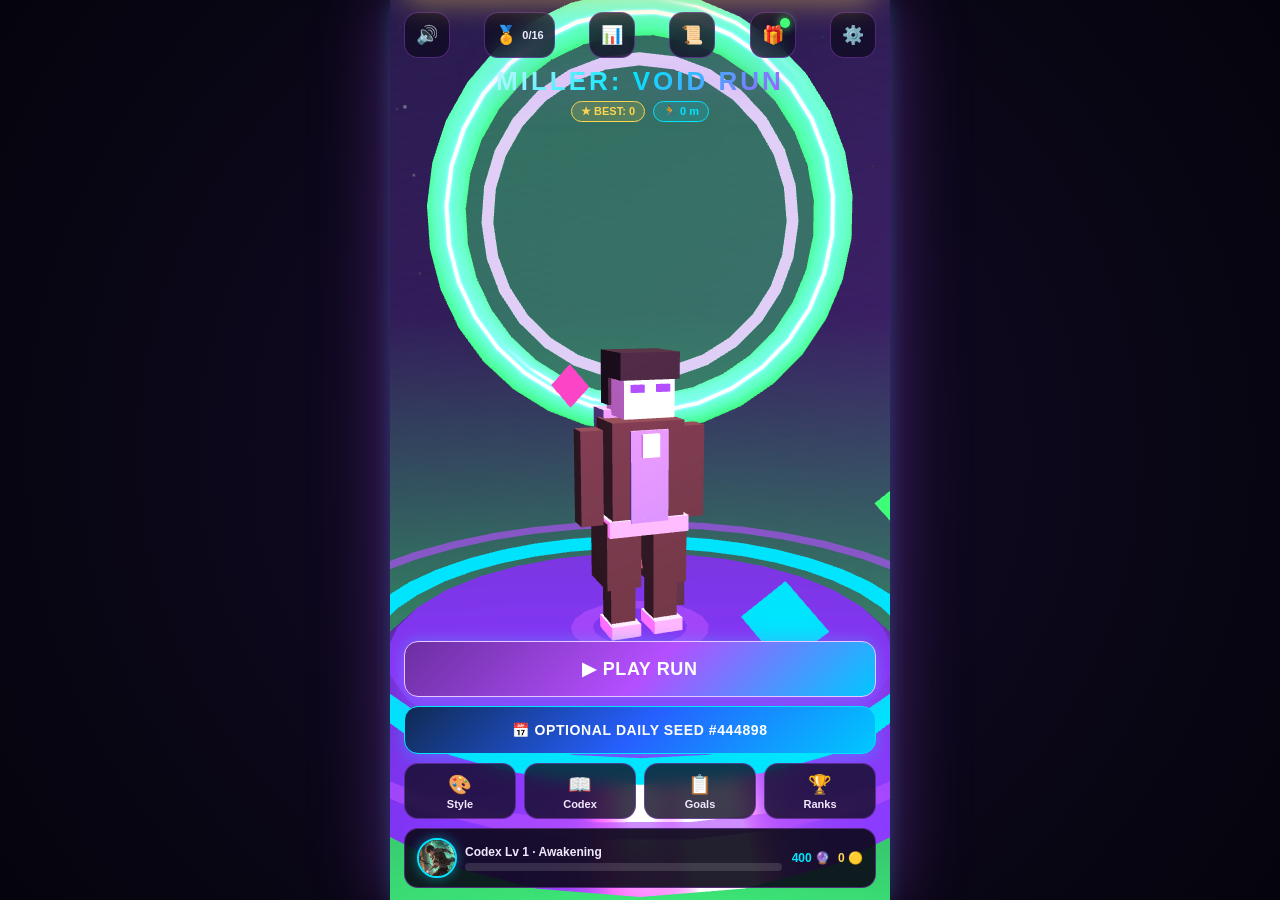
==== MillerVoidRun_AndroidAPK/app/src/main/assets/www/index.html @ e9ae042e "Initial commit: MILLER: VOID RUN (Playable 3D, Android APK & Unity project)" ====
<!DOCTYPE html>
<html lang="en">
<head>
  <meta charset="UTF-8" />
  <meta name="viewport" content="width=device-width, initial-scale=1.0, maximum-scale=1.0, user-scalable=no, viewport-fit=cover" />
  <meta name="theme-color" content="#080714" />
  <title>MILLER: VOID RUN — Arcade Edition</title>
  <link rel="icon" type="image/png" href="assets/art/app_icon.png" />
  <link rel="stylesheet" href="css/styles.css" />
</head>
<body>
  <div id="app-shell">
    <!-- Live 3D WebGL Canvas -->
    <canvas id="game-canvas"></canvas>

    <!-- Fullscreen Arcade FX Overlays -->
    <div id="fx-speed-lines"></div>
    <div id="fx-enemy-slow"></div>
    <div id="fx-dark-veil"></div>
    <div id="fx-time-bleed"></div>
    <div id="fx-void-domain"></div>
    <div id="floating-popups"></div>
    <div id="void-wipe"></div>

    <!-- Non-intrusive Achievement Celebration Banner -->
    <div id="ach-toast">
      <div id="ach-toast-icon" style="font-size:28px">🏆</div>
      <div style="flex:1">
        <div style="font-size:10px;letter-spacing:1.2px;color:#FFD84D;font-weight:900">ACHIEVEMENT UNLOCKED!</div>
        <div id="ach-toast-title" style="font-size:14px;font-weight:900">Into the Rift</div>
        <div id="ach-toast-reward" style="font-size:11px;color:#00E5FF">+100 VS · +40 XP</div>
      </div>
    </div>

    <!-- 1. SPLASH SCREEN -->
    <section id="screen-splash" class="screen">
      <img class="splash-art" src="assets/art/key_art_poster.jpg" alt="Miller Void Run Key Art" />
      <div class="splash-overlay">
        <h1 class="game-title">MILLER: VOID RUN</h1>
        <div class="game-subtitle">Umbral Codex · Neon Dimensional Arcade</div>
        <div class="pill pill-cyan">Tap anywhere to enter the Void</div>
      </div>
    </section>

    <!-- 2. MAIN MENU (Animated 3D Pedestal Behind) -->
    <section id="screen-menu" class="screen hidden">
      <div>
        <div class="top-bar">
          <button id="btn-mute-quick" class="icon-btn" title="Mute / Unmute">🔊</button>
          <button id="btn-achievements" class="icon-btn" title="Achievements">🏅<span id="ach-count-mini" style="font-size:11px;font-weight:900">0/16</span></button>
          <button id="btn-stats" class="icon-btn" title="Player Statistics">📊</button>
          <button id="btn-story" class="icon-btn" title="5-Act Story">📜</button>
          <button id="btn-daily-gift" class="icon-btn" title="Free Daily Gift">🎁<span id="gift-dot" class="notif-dot"></span></button>
          <button id="btn-settings" class="icon-btn" title="Settings">⚙️</button>
        </div>
        <div style="text-align:center;margin-top:8px">
          <h1 class="game-title" style="font-size:26px">MILLER: VOID RUN</h1>
          <div style="display:flex;justify-content:center;gap:8px;margin-top:4px">
            <span id="menu-best-score" class="pill pill-gold">★ BEST: 0</span>
            <span id="menu-best-dist" class="pill pill-cyan">🏃 0 m</span>
          </div>
        </div>
      </div>

      <div class="menu-center-spacer"></div>

      <div class="menu-actions">
        <button id="btn-play" class="btn btn-primary">▶ PLAY RUN</button>
        <button id="btn-daily" class="btn btn-daily">📅 OPTIONAL DAILY SEED</button>

        <div class="bottom-nav">
          <button id="nav-customise" class="nav-tile"><span class="ico">🎨</span>Style</button>
          <button id="nav-codex" class="nav-tile"><span class="ico">📖</span>Codex</button>
          <button id="nav-missions" class="nav-tile"><span class="ico">📋</span>Goals</button>
          <button id="nav-social" class="nav-tile"><span class="ico">🏆</span>Ranks</button>
        </div>

        <div class="status-bar">
          <img id="menu-hero-avatar" class="hero-avatar" src="assets/art/characters/miller_portrait.jpg" alt="Runner" style="margin-right:8px" />
          <div style="flex:1;margin-right:10px">
            <div id="menu-codex-lv">Codex Lv 1 · Awakening</div>
            <div class="progress-track" style="margin-top:4px"><div id="menu-xp-bar" class="progress-fill"></div></div>
          </div>
          <div style="display:flex;gap:8px;white-space:nowrap">
            <span id="menu-vs" style="color:#00E5FF">400 🔮</span>
            <span id="menu-bc" style="color:#FFD84D">0 🟡</span>
          </div>
        </div>
      </div>
    </section>

    <!-- 3. PLAY / LOADOUT SCREEN -->
    <section id="screen-loadout" class="screen screen-scroll hidden">
      <div class="sub-header">
        <button class="icon-btn" data-back="menu">←</button>
        <h2>Portal Loadout</h2>
        <div style="width:46px"></div>
      </div>
      <div class="card">
        <div class="card-title">Active Runner & Style</div>
        <div style="display:flex;align-items:center;gap:10px">
          <img id="loadout-hero-avatar" class="hero-avatar-lg" src="assets/art/characters/miller_portrait.jpg" alt="Active Runner" />
          <div>
            <strong id="loadout-char-label">Miller Redwolf</strong>
            <div id="loadout-style-label" style="font-size:11px;color:#00E5FF;margin-top:2px"></div>
          </div>
        </div>
      </div>
      <div class="card">
        <div class="card-title">Void Powers (Tap Cast · Double-Tap Swap)</div>
        <div id="loadout-powers" class="grid-2"></div>
      </div>
      <div class="card">
        <div class="card-title">Optional Boost Consumables (Earned with VS)</div>
        <div id="loadout-consumables" class="grid-3"></div>
      </div>
      <div class="card">
        <div class="card-title">Choose Starting Portal World (1–7)</div>
        <div id="loadout-worlds"></div>
      </div>
      <button id="btn-start-run" class="btn btn-primary" style="margin-bottom:8px">▶ ENTER PORTAL</button>
    </section>

    <!-- 4. IN-GAME ARCADE HUD -->
    <section id="screen-hud" class="screen hidden">
      <div class="hud-top">
        <div class="hud-row">
          <div style="display:flex;gap:5px;align-items:center">
            <img id="hud-hero-avatar" class="hero-avatar" src="assets/art/characters/miller_portrait.jpg" alt="Runner" style="width:36px;height:36px" />
            <button id="btn-hud-pause" class="icon-btn" style="min-width:38px;min-height:38px;font-size:14px" title="Pause">⏸</button>
            <button id="btn-hud-cam" class="icon-btn" style="min-width:38px;min-height:38px;font-size:14px" title="Bookmark Moment">📷</button>
          </div>

          <div class="hud-score-box">
            <div id="hud-score" class="hud-score">0</div>
            <div class="hud-sub-metrics">
              <span id="hud-mult" style="color:#FFD84D">×1</span>
              <span id="hud-dist">0 m</span>
            </div>
          </div>

          <div class="hud-pill" style="text-align:right">
            <div id="hud-world" style="font-size:11px;color:#3DFF7A">W1 Verdant</div>
            <div class="progress-track" style="width:68px;height:5px;margin-top:3px"><div id="hud-world-prog" class="progress-fill"></div></div>
          </div>
        </div>

        <div class="ve-wrap">
          <div class="ve-bar"><div id="hud-ve-fill" class="ve-fill"></div></div>
          <div id="hud-ve-label" class="ve-label">VOID ENERGY 100 / 100</div>
        </div>

        <div id="hud-buffs" class="buffs-row"></div>
        <div style="display:flex;justify-content:center">
          <span id="hud-combo" class="pill pill-cyan hidden">NEAR ×2</span>
        </div>

        <div id="hud-boss-bar" class="hidden">
          <div id="boss-name" style="font-weight:900;font-size:13px;color:#FF8899">⚔️ BOSS</div>
          <div id="boss-phase" style="font-size:11px;opacity:.9;margin-bottom:4px">Phase 1</div>
          <div class="progress-track"><div id="boss-progress" class="progress-fill" style="background:linear-gradient(90deg,#FF2E55,#FFD84D)"></div></div>
        </div>
        <div id="hud-qte-banner" class="hidden">TAP VOID POWER!</div>
        <div id="hud-toast"></div>
        <div id="hud-bark"></div>
      </div>

      <div class="hud-bottom">
        <div class="hud-bottom-row">
          <div class="hud-pill" style="display:flex;gap:7px;font-size:12px">
            <span id="hud-vs" style="color:#00E5FF">0 🔮</span>
            <span id="hud-ce" style="color:#B44FFF">0 ✦</span>
            <span id="hud-kills" style="color:#3DFF7A">0 ⚔️</span>
            <span id="hud-bc" style="color:#FFD84D">0 🟡</span>
          </div>

          <div class="void-btn-wrap">
            <button id="btn-void-ult" class="hidden" title="Singularity Soul Ultimate">🕳️</button>
            <button id="btn-gear-strike" title="Strike Portal Enemies (F / Shift)">
              <span>🗡️</span><span class="p-name">STRIKE</span>
            </button>
            <button id="btn-void-power" title="Tap: Cast | Double-Tap: Swap">
              <span>⚡</span><span class="p-name">Flicker</span>
            </button>
          </div>
        </div>

        <!-- Optional Accessible On-Screen Tap Buttons (Enable in Settings) -->
        <div id="hud-touch-pad" class="hidden">
          <button id="pad-left" class="pad-btn">◀</button>
          <button id="pad-up" class="pad-btn">▲</button>
          <button id="pad-down" class="pad-btn">▼</button>
          <button id="pad-right" class="pad-btn">▶</button>
        </div>

        <div class="chaser-bar-wrap">
          <div style="display:flex;justify-content:space-between;margin-bottom:3px">
            <span id="hud-chaser-text">Thornmaw: Distant (54m)</span>
            <span style="opacity:.75">Swipe / Arrows / Space</span>
          </div>
          <div class="progress-track"><div id="hud-chaser-fill" class="chaser-fill" style="width:15%"></div></div>
        </div>
      </div>
    </section>

    <!-- 5. UNIFIED CELEBRATORY RESULTS / GAME OVER SCREEN (Zero FOMO Countdowns!) -->
    <section id="screen-results" class="screen screen-scroll hidden">
      <div style="text-align:center;margin-bottom:8px">
        <div id="res-reason" class="game-subtitle" style="margin:0">RUN COMPLETE</div>
        <h2 id="res-score" class="game-title" style="font-size:32px">0</h2>
        <div id="res-best-badge" class="pill pill-gold hidden" style="margin-top:4px">🏆 NEW PERSONAL BEST SCORE!</div>
      </div>

      <div id="res-levelup" class="card pill-gold hidden" style="text-align:center;font-weight:900"></div>
      <div id="res-hero-prog" class="card" style="border-color:#3DFF7A">
        <div style="display:flex;justify-content:space-between;font-size:12px;font-weight:900;margin-bottom:5px">
          <span id="res-hero-lv-label">Miller Redwolf · Hero Lv 1</span>
          <span id="res-hero-xp-gain" style="color:#3DFF7A">+0 Hero XP</span>
        </div>
        <div class="progress-track"><div id="res-hero-xp-bar" class="progress-fill" style="background:linear-gradient(90deg,#167a3e,#3DFF7A,#00E5FF)"></div></div>
      </div>
      <div id="res-ach-box" class="card hidden" style="border-color:#FFD84D"></div>
      <div id="res-challenge-result" class="card pill-cyan hidden" style="text-align:center;font-weight:900"></div>

      <div class="card">
        <div class="grid-2" style="margin-bottom:8px">
          <div class="stat-tile"><div id="res-dist" class="val">0 m</div><div class="lbl">Distance</div></div>
          <div class="stat-tile"><div id="res-vs" class="val" style="color:#3DFF7A">+0 🔮</div><div class="lbl">Shards Earned</div></div>
        </div>
        <div class="list-item"><span>Codex XP Gained</span><strong id="res-xp" style="color:#B44FFF">+0 XP</strong></div>
        <div class="list-item"><span>Personal Best Score</span><strong id="res-pb-compare" style="color:#FFD84D">0</strong></div>
        <div class="list-item"><span>Near-Misses · Bonus Rings</span><strong id="res-skill">0 · 0</strong></div>
        <div class="list-item" style="margin-bottom:0"><span>Max World · Bosses Escaped</span><strong id="res-worlds">W1 · 0</strong></div>
      </div>

      <button id="btn-second-wind" class="btn btn-gold hidden" style="margin-bottom:8px">⚡ SECOND WIND — CONTINUE (100 VS)</button>

      <div class="grid-2" style="margin-bottom:10px">
        <button id="btn-res-clip" class="btn btn-sm">🎬 Best Moment</button>
        <button id="btn-res-share" class="btn btn-sm">📢 Share Score</button>
      </div>

      <button id="btn-play-again" class="btn btn-primary" style="margin-bottom:8px">▶ PLAY AGAIN</button>
      <button id="btn-results-menu" class="btn">◀ Main Menu</button>
    </section>

    <!-- 6. RUNNERS & CUSTOMISATION STUDIO (Runners, Skins, Trails, Aura FX) -->
    <section id="screen-customise" class="screen hidden" style="justify-content:space-between;pointer-events:none">
      <div style="pointer-events:auto">
        <div class="sub-header">
          <button class="icon-btn" data-back="menu">←</button>
          <h2>Style Studio</h2>
          <div id="cust-vs-pill" class="pill pill-cyan">400 🔮</div>
        </div>
        <div class="tabs">
          <button class="tab-btn active" data-cust-tab="runners">Runners</button>
          <button class="tab-btn" data-cust-tab="gear">⚔️ Gear</button>
          <button class="tab-btn" data-cust-tab="skins">Colours</button>
          <button class="tab-btn" data-cust-tab="trails">Trails</button>
          <button class="tab-btn" data-cust-tab="auras">FX</button>
        </div>
      </div>
      <div style="flex:1"></div>
      <div id="customise-panel" class="card" style="pointer-events:auto;max-height:50%;overflow-y:auto;touch-action:pan-y"></div>
    </section>

    <!-- 7. UMBRAL CODEX SCREEN (15 Powers + 3-Path SP Tree + Milestones) -->
    <section id="screen-codex" class="screen screen-scroll hidden">
      <div class="sub-header">
        <button class="icon-btn" data-back="menu">←</button>
        <h2>Umbral Codex</h2>
        <div style="width:46px"></div>
      </div>
      <img class="codex-banner-img" src="assets/art/codex_banner.jpg" alt="Umbral Codex" />
      <div class="card">
        <div id="codex-header-lv" style="font-weight:900;font-size:15px">Level 1 — Awakening</div>
        <div id="codex-header-xp" style="font-size:12px;opacity:.85;margin:4px 0">XP: 0 / 120 · SP: 0</div>
        <div class="progress-track"><div id="codex-xp-fill" class="progress-fill"></div></div>
      </div>
      <div class="tabs">
        <button class="tab-btn active" data-codex-tab="abilities">15 Powers</button>
        <button class="tab-btn" data-codex-tab="tree">SP Tree</button>
        <button class="tab-btn" data-codex-tab="milestones">Milestones</button>
      </div>
      <div id="codex-body"></div>
    </section>

    <!-- 8. ACHIEVEMENTS SCREEN (16 Skill Badges) -->
    <section id="screen-achievements" class="screen screen-scroll hidden">
      <div class="sub-header">
        <button class="icon-btn" data-back="menu">←</button>
        <h2>Achievements</h2>
        <span id="ach-header-pct" class="pill pill-gold">0%</span>
      </div>
      <div id="achievements-body"></div>
    </section>

    <!-- 9. PLAYER STATISTICS SCREEN -->
    <section id="screen-stats" class="screen screen-scroll hidden">
      <div class="sub-header">
        <button class="icon-btn" data-back="menu">←</button>
        <h2>Player Stats</h2>
        <div style="width:46px"></div>
      </div>
      <div id="stats-body"></div>
    </section>

    <!-- 10. MISSIONS / GOALS SCREEN -->
    <section id="screen-missions" class="screen screen-scroll hidden">
      <div class="sub-header">
        <button class="icon-btn" data-back="menu">←</button>
        <h2>Skill Goals</h2>
        <div style="width:46px"></div>
      </div>
      <div id="missions-body"></div>
    </section>

    <!-- 11. LEADERBOARD & GHOST RACE -->
    <section id="screen-social" class="screen screen-scroll hidden">
      <div class="sub-header">
        <button class="icon-btn" data-back="menu">←</button>
        <h2>Leaderboards</h2>
        <div style="width:46px"></div>
      </div>
      <div id="social-body"></div>
    </section>

    <!-- 12. 5-ACT STORY JOURNAL -->
    <section id="screen-story" class="screen screen-scroll hidden">
      <div class="sub-header">
        <button class="icon-btn" data-back="menu">←</button>
        <h2>5-Act Story</h2>
        <div style="width:46px"></div>
      </div>
      <div id="story-body"></div>
    </section>

    <!-- 13. SETTINGS & ACCESSIBILITY SCREEN -->
    <section id="screen-settings" class="screen screen-scroll hidden">
      <div class="sub-header">
        <button class="icon-btn" data-back="menu">←</button>
        <h2>Settings</h2>
        <div style="width:46px"></div>
      </div>
      <div id="settings-body"></div>
    </section>

    <!-- MODALS -->
    <div id="modal-pause" class="modal-backdrop hidden">
      <div class="modal-box" style="text-align:center">
        <h2 style="margin-top:0">GAME PAUSED</h2>
        <button id="btn-pause-mute" class="btn btn-sm" style="width:100%;margin-bottom:8px">🔊 Sound: ON</button>
        <button id="btn-resume" class="btn btn-primary" style="width:100%;margin-bottom:8px">▶ RESUME</button>
        <button id="btn-pause-restart" class="btn btn-daily" style="width:100%;margin-bottom:8px">↻ RESTART RUN</button>
        <button id="btn-quit-run" class="btn btn-danger" style="width:100%">◀ END RUN</button>
      </div>
    </div>

    <div id="modal-clip" class="modal-backdrop hidden">
      <div class="modal-box" style="text-align:center">
        <h3 id="clip-title" style="margin:0 0 8px">🎬 Best Moment</h3>
        <div style="position:relative;border-radius:12px;overflow:hidden;border:1.5px solid #00E5FF;margin-bottom:10px">
          <img id="clip-frame-img" style="width:100%;max-height:360px;object-fit:cover;display:block" alt="Best Moment Replay" />
          <div id="clip-watermark" style="position:absolute;bottom:8px;left:8px;right:8px;background:rgba(10,10,20,0.82);padding:4px 8px;border-radius:8px;font-size:11px;font-weight:800"></div>
        </div>
        <div class="grid-2">
          <button id="btn-share-clip" class="btn btn-primary btn-sm">📤 Share Clip</button>
          <button id="btn-close-clip" class="btn btn-sm">Close</button>
        </div>
      </div>
    </div>

    <div id="modal-story" class="modal-backdrop hidden">
      <div class="modal-box">
        <h3 id="story-modal-title" style="margin-top:0;color:#00E5FF">Story Beat</h3>
        <div id="story-modal-panels"></div>
        <button id="btn-close-story-modal" class="btn btn-primary" style="width:100%;margin-top:8px">CONTINUE</button>
      </div>
    </div>

    <div id="modal-art" class="modal-backdrop hidden">
      <div class="modal-box" style="text-align:center">
        <h3 id="art-modal-title" style="margin:0 0 8px;color:#00E5FF">Hero Artwork</h3>
        <img id="art-modal-img" class="art-preview-img" src="" alt="Character Art" />
        <button id="btn-close-art-modal" class="btn btn-primary btn-sm" style="width:100%;margin-top:10px">CLOSE</button>
      </div>
    </div>
  </div>

  <!-- Local Offline Three.js Bundle -->
  <script src="vendor/three.min.js"></script>
  <script type="module" src="js/ui/uiController.js"></script>
</body>
</html>
---- MillerVoidRun_AndroidAPK/app/src/main/assets/www/css/styles.css ----
/* MILLER: VOID RUN — Commercial-Quality Vibrant Neon Arcade UI */
:root {
  --void-black: #080714;
  --deep-purple: #25144a;
  --void-purple: #6b2fa0;
  --void-glow: #b44fff;
  --void-white: #f2e8ff;
  --shard-cyan: #00e5ff;
  --neon-green: #3dff7a;
  --neon-pink: #ff44c8;
  --core-amber: #ffd84d;
  --danger-red: #ff2e55;
  --glass: rgba(16, 12, 34, 0.8);
  --glass-border: rgba(180, 79, 255, 0.38);
  --ui-scale: 1;
}

* {
  box-sizing: border-box;
  -webkit-tap-highlight-color: transparent;
  user-select: none;
  -webkit-user-select: none;
}

html, body {
  margin: 0;
  padding: 0;
  width: 100%;
  height: 100%;
  overflow: hidden;
  background: radial-gradient(circle at center, #140b2a 0%, #05040c 100%);
  color: var(--void-white);
  font-family: -apple-system, BlinkMacSystemFont, "Segoe UI", Roboto, sans-serif;
  touch-action: none;
}

#app-shell {
  position: relative;
  width: 100%;
  height: 100%;
  max-width: 500px;
  margin: 0 auto;
  background: var(--void-black);
  overflow: hidden;
  box-shadow: 0 0 70px rgba(180, 79, 255, 0.38), 0 0 18px rgba(0, 229, 255, 0.2);
}

@media (max-width: 560px) {
  #app-shell {
    max-width: 100%;
    box-shadow: none;
  }
}

#game-canvas {
  position: absolute;
  inset: 0;
  width: 100%;
  height: 100%;
  display: block;
}

.screen {
  position: absolute;
  inset: 0;
  display: flex;
  flex-direction: column;
  padding: max(12px, env(safe-area-inset-top)) 14px max(12px, env(safe-area-inset-bottom));
  z-index: 10;
  animation: screenFadeIn 0.24s ease-out;
}
@keyframes screenFadeIn {
  from { opacity: 0; transform: translateY(6px); }
  to { opacity: 1; transform: translateY(0); }
}

.screen.hidden { display: none !important; }

.screen-scroll {
  background: linear-gradient(180deg, rgba(10, 8, 24, 0.94), rgba(26, 12, 52, 0.97));
  overflow-y: auto;
  -webkit-overflow-scrolling: touch;
  touch-action: pan-y;
}

/* Smooth Void Wipe Transition */
#void-wipe {
  position: absolute;
  inset: 0;
  z-index: 90;
  background: radial-gradient(circle, var(--shard-cyan), var(--void-glow), var(--void-black));
  opacity: 0;
  pointer-events: none;
  transition: opacity 0.2s ease;
}
#void-wipe.active { opacity: 0.92; }

/* Splash Screen */
#screen-splash {
  background: var(--void-black);
  justify-content: flex-end;
  align-items: center;
  text-align: center;
  padding-bottom: 44px;
}
#screen-splash .splash-art {
  position: absolute;
  inset: 0;
  width: 100%;
  height: 100%;
  object-fit: cover;
  opacity: 0.88;
  filter: saturate(1.22) contrast(1.06);
}
#screen-splash .splash-overlay {
  position: relative;
  z-index: 2;
  background: linear-gradient(180deg, transparent, rgba(8, 7, 20, 0.94) 45%);
  width: calc(100% + 28px);
  padding: 54px 20px 26px;
}

.game-title {
  font-size: 32px;
  font-weight: 900;
  letter-spacing: 3px;
  margin: 0;
  background: linear-gradient(135deg, #ffffff 10%, var(--shard-cyan) 48%, var(--void-glow) 85%, var(--neon-pink) 100%);
  -webkit-background-clip: text;
  -webkit-text-fill-color: transparent;
  filter: drop-shadow(0 0 18px rgba(180, 79, 255, 0.55));
}

.game-subtitle {
  font-size: 11px;
  letter-spacing: 3px;
  text-transform: uppercase;
  color: var(--shard-cyan);
  opacity: 0.9;
  margin: 4px 0 14px;
  font-weight: 800;
}

/* Main Menu */
#screen-menu {
  justify-content: space-between;
  pointer-events: none;
}
#screen-menu > * { pointer-events: auto; }

.top-bar {
  display: flex;
  align-items: center;
  justify-content: space-between;
  gap: 6px;
}

.icon-btn {
  min-width: 46px;
  min-height: 46px;
  border-radius: 14px;
  border: 1px solid var(--glass-border);
  background: var(--glass);
  color: var(--void-white);
  font-size: 18px;
  display: inline-flex;
  align-items: center;
  justify-content: center;
  gap: 5px;
  padding: 0 10px;
  cursor: pointer;
  position: relative;
  backdrop-filter: blur(10px);
  transition: transform 0.12s ease, border-color 0.2s ease, box-shadow 0.2s ease;
}
.icon-btn:hover { border-color: var(--shard-cyan); box-shadow: 0 0 14px rgba(0, 229, 255, 0.35); }
.icon-btn:active { transform: scale(0.93); }

.notif-dot {
  position: absolute;
  top: 5px;
  right: 5px;
  width: 10px;
  height: 10px;
  border-radius: 50%;
  background: var(--neon-green);
  box-shadow: 0 0 10px var(--neon-green);
}

.menu-center-spacer { flex: 1; pointer-events: none; }

.menu-actions {
  display: flex;
  flex-direction: column;
  gap: 9px;
}

/* Vibrant Arcade Buttons with Shimmer */
.btn {
  min-height: 48px;
  border-radius: 14px;
  border: 1px solid var(--glass-border);
  background: var(--glass);
  color: var(--void-white);
  font-size: 14px;
  font-weight: 800;
  letter-spacing: 0.6px;
  padding: 11px 16px;
  cursor: pointer;
  display: flex;
  align-items: center;
  justify-content: center;
  gap: 8px;
  position: relative;
  overflow: hidden;
  transition: transform 0.12s ease, box-shadow 0.2s ease, filter 0.15s ease;
}
.btn:hover { filter: brightness(1.08); }
.btn:active { transform: scale(0.96); }
.btn:disabled { opacity: 0.48; cursor: not-allowed; }

.btn-primary {
  background: linear-gradient(135deg, #6b2fa0 0%, #b44fff 52%, #00c8ff 100%);
  border-color: #e8c8ff;
  color: #fff;
  font-size: 18px;
  min-height: 56px;
  box-shadow: 0 6px 26px rgba(180, 79, 255, 0.5), 0 0 14px rgba(0, 229, 255, 0.3);
}
.btn-primary::after {
  content: "";
  position: absolute;
  top: 0;
  left: -75%;
  width: 50%;
  height: 100%;
  background: linear-gradient(90deg, transparent, rgba(255, 255, 255, 0.35), transparent);
  transform: skewX(-22deg);
  animation: btnShimmer 3.2s infinite;
}
@keyframes btnShimmer {
  0%, 72% { left: -75%; }
  100% { left: 135%; }
}

.btn-daily {
  background: linear-gradient(135deg, #102a52, #2660ff, #00c8ff);
  border-color: var(--shard-cyan);
  color: #fff;
  box-shadow: 0 4px 18px rgba(0, 229, 255, 0.28);
}

.btn-gold {
  background: linear-gradient(135deg, #cc8400, var(--core-amber), #fff099);
  border-color: #fff3b0;
  color: #1c1000;
  box-shadow: 0 4px 16px rgba(255, 216, 77, 0.35);
}

.btn-green {
  background: linear-gradient(135deg, #167a3e, var(--neon-green));
  border-color: #b4ffcf;
  color: #041d0d;
}

.btn-danger {
  background: linear-gradient(135deg, #880f28, var(--danger-red));
  border-color: #ff99aa;
  color: #fff;
}

.btn-sm {
  min-height: 38px;
  padding: 6px 11px;
  font-size: 12px;
  border-radius: 10px;
}

.bottom-nav {
  display: grid;
  grid-template-columns: repeat(4, 1fr);
  gap: 8px;
}
.nav-tile {
  min-height: 56px;
  border-radius: 14px;
  border: 1px solid var(--glass-border);
  background: var(--glass);
  color: var(--void-white);
  display: flex;
  flex-direction: column;
  align-items: center;
  justify-content: center;
  font-size: 11px;
  font-weight: 800;
  gap: 2px;
  cursor: pointer;
  backdrop-filter: blur(8px);
  transition: transform 0.12s ease, border-color 0.2s ease;
}
.nav-tile:hover { border-color: var(--shard-cyan); }
.nav-tile:active { transform: scale(0.95); }
.nav-tile span.ico { font-size: 19px; }

.status-bar {
  display: flex;
  align-items: center;
  justify-content: space-between;
  background: rgba(10, 8, 24, 0.9);
  border: 1px solid var(--glass-border);
  border-radius: 14px;
  padding: 9px 12px;
  font-size: 12px;
  font-weight: 800;
}

/* Sub-screens & Cards */
.sub-header {
  display: flex;
  align-items: center;
  justify-content: space-between;
  margin-bottom: 12px;
  gap: 8px;
}
.sub-header h2 {
  margin: 0;
  font-size: 18px;
  letter-spacing: 1.5px;
  text-transform: uppercase;
  background: linear-gradient(90deg, #fff, var(--shard-cyan));
  -webkit-background-clip: text;
  -webkit-text-fill-color: transparent;
}

.card {
  background: var(--glass);
  border: 1px solid var(--glass-border);
  border-radius: 16px;
  padding: 12px;
  margin-bottom: 10px;
  backdrop-filter: blur(8px);
}
.card-title {
  font-size: 12px;
  text-transform: uppercase;
  letter-spacing: 1.2px;
  color: var(--shard-cyan);
  font-weight: 900;
  margin: 0 0 8px;
}

.grid-2 { display: grid; grid-template-columns: 1fr 1fr; gap: 8px; }
.grid-3 { display: grid; grid-template-columns: repeat(3, 1fr); gap: 8px; }

.stat-tile {
  background: rgba(255, 255, 255, 0.05);
  border: 1px solid rgba(180, 79, 255, 0.25);
  border-radius: 12px;
  padding: 10px;
  text-align: center;
}
.stat-tile .val {
  font-size: 20px;
  font-weight: 900;
  color: var(--shard-cyan);
}
.stat-tile .lbl {
  font-size: 10px;
  text-transform: uppercase;
  letter-spacing: 0.8px;
  opacity: 0.78;
}

.pill {
  display: inline-block;
  padding: 3px 9px;
  border-radius: 99px;
  font-size: 11px;
  font-weight: 800;
  background: rgba(180, 79, 255, 0.22);
  border: 1px solid rgba(180, 79, 255, 0.48);
}
.pill-cyan { color: var(--shard-cyan); border-color: var(--shard-cyan); background: rgba(0, 229, 255, 0.14); }
.pill-gold { color: var(--core-amber); border-color: var(--core-amber); background: rgba(255, 216, 77, 0.16); }
.pill-green { color: var(--neon-green); border-color: var(--neon-green); background: rgba(61, 255, 122, 0.14); }
.pill-pink { color: var(--neon-pink); border-color: var(--neon-pink); background: rgba(255, 68, 200, 0.16); }
.pill-red { color: var(--danger-red); border-color: var(--danger-red); background: rgba(255, 46, 85, 0.14); }

.progress-track {
  width: 100%;
  height: 8px;
  background: rgba(255, 255, 255, 0.13);
  border-radius: 99px;
  overflow: hidden;
}
.progress-fill {
  height: 100%;
  background: linear-gradient(90deg, var(--void-purple), var(--void-glow), var(--shard-cyan));
  width: 0%;
  transition: width 0.2s ease;
}

/* RUN HUD */
#screen-hud {
  pointer-events: none;
  justify-content: space-between;
}
#screen-hud button { pointer-events: auto; }

.hud-top { display: flex; flex-direction: column; gap: 6px; }
.hud-row { display: flex; align-items: center; justify-content: space-between; gap: 6px; }

.hud-pill {
  background: rgba(10, 8, 24, 0.68);
  border: 1px solid rgba(180, 79, 255, 0.38);
  border-radius: 12px;
  padding: 5px 10px;
  font-size: 12px;
  font-weight: 800;
  backdrop-filter: blur(6px);
}

.hud-score-box {
  text-align: center;
  background: rgba(10, 8, 24, 0.68);
  border: 1px solid rgba(0, 229, 255, 0.45);
  border-radius: 14px;
  padding: 4px 12px;
  backdrop-filter: blur(6px);
}
.hud-score {
  font-size: 21px;
  font-weight: 900;
  letter-spacing: 0.6px;
  color: #fff;
  text-shadow: 0 0 12px rgba(0, 229, 255, 0.6);
  line-height: 1.1;
}
.hud-sub-metrics {
  font-size: 11px;
  font-weight: 800;
  color: var(--shard-cyan);
  display: flex;
  justify-content: center;
  gap: 8px;
}

.ve-wrap { width: 76%; margin: 0 auto; text-align: center; }
.ve-bar {
  height: 9px;
  background: rgba(10, 8, 24, 0.78);
  border: 1px solid rgba(180, 79, 255, 0.55);
  border-radius: 99px;
  overflow: hidden;
}
.ve-fill {
  height: 100%;
  background: linear-gradient(90deg, #6b2fa0, #b44fff, #00e5ff, #3dff7a);
  width: 100%;
  transition: width 0.08s linear;
}
.ve-label {
  font-size: 9px;
  font-weight: 800;
  letter-spacing: 1px;
  color: var(--void-white);
  opacity: 0.9;
  margin-top: 2px;
}

.buffs-row {
  display: flex;
  justify-content: center;
  flex-wrap: wrap;
  gap: 6px;
}
.buff-chip {
  background: rgba(10, 8, 24, 0.8);
  border: 1px solid var(--shard-cyan);
  border-radius: 99px;
  padding: 3px 9px;
  font-size: 11px;
  font-weight: 900;
  animation: pulsePop 0.8s infinite alternate;
}
@keyframes pulsePop {
  from { transform: scale(1); }
  to { transform: scale(1.06); }
}

/* Floating Action Popups (+500 BONUS, NEAR MISS x3!) */
#floating-popups {
  position: absolute;
  left: 0;
  right: 0;
  top: 34%;
  pointer-events: none;
  z-index: 25;
  display: flex;
  flex-direction: column;
  align-items: center;
  gap: 4px;
}
.float-pop {
  font-size: 19px;
  font-weight: 900;
  letter-spacing: 0.8px;
  text-shadow: 0 2px 12px rgba(0, 0, 0, 0.95), 0 0 18px currentColor;
  animation: floatUpFade 1.05s ease-out forwards;
}
@keyframes floatUpFade {
  0% { opacity: 0; transform: translateY(14px) scale(0.8); }
  18% { opacity: 1; transform: translateY(0) scale(1.12); }
  100% { opacity: 0; transform: translateY(-48px) scale(0.95); }
}

/* Achievement Celebration Toast */
#ach-toast {
  position: absolute;
  top: max(14px, env(safe-area-inset-top));
  left: 14px;
  right: 14px;
  z-index: 80;
  background: linear-gradient(135deg, #2a1454, #142648);
  border: 2px solid var(--core-amber);
  border-radius: 16px;
  padding: 10px 14px;
  display: flex;
  align-items: center;
  gap: 10px;
  box-shadow: 0 8px 30px rgba(255, 216, 77, 0.45);
  transform: translateY(-130%);
  transition: transform 0.32s cubic-bezier(0.2, 0.9, 0.3, 1.15);
  pointer-events: none;
}
#ach-toast.show { transform: translateY(0); }

#hud-boss-bar {
  background: rgba(54, 8, 22, 0.9);
  border: 1.5px solid var(--danger-red);
  border-radius: 12px;
  padding: 8px 12px;
  text-align: center;
}
#hud-qte-banner {
  background: linear-gradient(90deg, var(--void-purple), var(--danger-red), var(--core-amber));
  border: 2px solid #fff;
  border-radius: 14px;
  padding: 10px;
  text-align: center;
  font-weight: 900;
  font-size: 14px;
  animation: pulseGlow 0.45s infinite alternate;
}
@keyframes pulseGlow {
  from { transform: scale(1); box-shadow: 0 0 12px var(--void-glow); }
  to { transform: scale(1.03); box-shadow: 0 0 28px #fff; }
}

#hud-toast {
  align-self: center;
  background: rgba(18, 10, 40, 0.92);
  border: 1.5px solid var(--shard-cyan);
  border-radius: 99px;
  padding: 6px 14px;
  font-size: 12px;
  font-weight: 900;
  color: #fff;
  opacity: 0;
  transition: opacity 0.22s ease;
}
#hud-toast.show { opacity: 1; }

#hud-bark {
  align-self: flex-start;
  background: rgba(10, 8, 24, 0.85);
  border-left: 3px solid var(--neon-green);
  border-radius: 8px;
  padding: 5px 10px;
  font-size: 12px;
  font-style: italic;
  opacity: 0;
  transition: opacity 0.25s ease;
}
#hud-bark.show { opacity: 1; }

.hud-bottom { display: flex; flex-direction: column; gap: 8px; }
.hud-bottom-row { display: flex; align-items: flex-end; justify-content: space-between; }

/* Optional Accessible On-Screen Tap Pad */
#hud-touch-pad {
  display: grid;
  grid-template-columns: repeat(4, 1fr);
  gap: 8px;
}
#hud-touch-pad.hidden { display: none !important; }
.pad-btn {
  min-height: 48px;
  border-radius: 12px;
  border: 1.5px solid rgba(0, 229, 255, 0.5);
  background: rgba(10, 12, 32, 0.72);
  color: #fff;
  font-size: 20px;
  font-weight: 900;
  cursor: pointer;
}
.pad-btn:active { background: rgba(0, 229, 255, 0.35); transform: scale(0.94); }

.void-btn-wrap { display: flex; align-items: center; gap: 10px; }
#btn-void-power {
  width: 76px;
  height: 76px;
  border-radius: 50%;
  border: 2.5px solid var(--shard-cyan);
  background: radial-gradient(circle, rgba(180, 79, 255, 0.62), rgba(20, 10, 44, 0.94));
  color: #fff;
  display: flex;
  flex-direction: column;
  align-items: center;
  justify-content: center;
  font-size: 24px;
  font-weight: 900;
  box-shadow: 0 0 24px rgba(180, 79, 255, 0.7), 0 0 12px rgba(0, 229, 255, 0.45);
  cursor: pointer;
}
#btn-void-power.cooldown {
  opacity: 0.44;
  border-color: #666;
  box-shadow: none;
}
#btn-void-power .p-name {
  font-size: 9px;
  max-width: 64px;
  overflow: hidden;
  text-overflow: ellipsis;
  white-space: nowrap;
}
#btn-void-ult {
  width: 54px;
  height: 54px;
  border-radius: 50%;
  border: 2px solid var(--core-amber);
  background: radial-gradient(circle, rgba(255, 216, 77, 0.5), rgba(20, 10, 40, 0.94));
  color: #fff;
  font-size: 20px;
  cursor: pointer;
}
#btn-gear-strike {
  width: 64px;
  height: 64px;
  border-radius: 50%;
  border: 2.5px solid var(--neon-green);
  background: radial-gradient(circle, rgba(61, 255, 122, 0.45), rgba(14, 24, 34, 0.94));
  color: #fff;
  display: flex;
  flex-direction: column;
  align-items: center;
  justify-content: center;
  font-size: 20px;
  font-weight: 900;
  box-shadow: 0 0 18px rgba(61, 255, 122, 0.55);
  cursor: pointer;
}
#btn-gear-strike.cooldown {
  opacity: 0.45;
  border-color: #666;
  box-shadow: none;
}
#btn-gear-strike .p-name {
  font-size: 9px;
  letter-spacing: 0.4px;
}
#fx-enemy-slow {
  position: absolute;
  inset: 0;
  pointer-events: none;
  z-index: 6;
  opacity: 0;
  transition: opacity 0.2s ease;
}
#fx-enemy-slow.on {
  opacity: 1;
  box-shadow: inset 0 0 75px rgba(255, 68, 200, 0.65);
}

.chaser-bar-wrap {
  background: rgba(10, 8, 24, 0.72);
  border: 1px solid rgba(255, 46, 85, 0.4);
  border-radius: 10px;
  padding: 5px 10px;
  font-size: 11px;
  font-weight: 800;
}
.chaser-fill {
  height: 6px;
  border-radius: 99px;
  background: linear-gradient(90deg, var(--neon-green), var(--core-amber), var(--danger-red));
  transition: width 0.12s linear;
}

/* Fullscreen Arcade FX Overlays */
#fx-dark-veil, #fx-time-bleed, #fx-void-domain, #fx-speed-lines {
  position: absolute;
  inset: 0;
  pointer-events: none;
  z-index: 6;
  opacity: 0;
  transition: opacity 0.25s ease;
}
#fx-dark-veil.on {
  opacity: 0.82;
  background: radial-gradient(circle at 50% 62%, transparent 20%, #020008 72%);
}
#fx-time-bleed.on {
  opacity: 1;
  box-shadow: inset 0 0 80px rgba(92, 242, 255, 0.58);
}
#fx-void-domain.on {
  opacity: 1;
  box-shadow: inset 0 0 95px rgba(180, 79, 255, 0.75);
}
#fx-speed-lines.on {
  opacity: 0.72;
  background: radial-gradient(circle at 50% 52%, transparent 56%, rgba(0, 229, 255, 0.24) 84%, rgba(180, 79, 255, 0.42) 100%);
}

/* Modals */
.modal-backdrop {
  position: absolute;
  inset: 0;
  z-index: 60;
  background: rgba(5, 3, 14, 0.88);
  display: flex;
  align-items: center;
  justify-content: center;
  padding: 16px;
}
.modal-backdrop.hidden { display: none !important; }
.modal-box {
  width: 100%;
  max-height: 88%;
  overflow-y: auto;
  background: #140d2a;
  border: 1.5px solid var(--shard-cyan);
  border-radius: 18px;
  padding: 16px;
  box-shadow: 0 0 42px rgba(180, 79, 255, 0.42);
}

.codex-banner-img {
  width: 100%;
  height: 112px;
  object-fit: cover;
  border-radius: 12px;
  margin-bottom: 10px;
  border: 1px solid var(--glass-border);
}

.comic-panel {
  background: linear-gradient(135deg, #1d123a, #0e0a1e);
  border: 1px solid var(--void-glow);
  border-radius: 12px;
  padding: 12px;
  margin-bottom: 8px;
}
.comic-speaker {
  font-size: 11px;
  font-weight: 900;
  text-transform: uppercase;
  color: var(--shard-cyan);
  margin-bottom: 4px;
}

.list-item {
  display: flex;
  align-items: center;
  justify-content: space-between;
  gap: 10px;
  padding: 10px;
  border-radius: 12px;
  background: rgba(255, 255, 255, 0.05);
  border: 1px solid rgba(255, 255, 255, 0.09);
  margin-bottom: 8px;
}
.list-item.active-item {
  border-color: var(--shard-cyan);
  background: rgba(0, 229, 255, 0.12);
}

.color-swatch {
  width: 24px;
  height: 24px;
  border-radius: 50%;
  border: 2px solid #fff;
  flex-shrink: 0;
  box-shadow: 0 0 10px currentColor;
}

.tabs { display: flex; gap: 6px; margin-bottom: 10px; }
.tab-btn {
  flex: 1;
  min-height: 38px;
  border-radius: 10px;
  border: 1px solid var(--glass-border);
  background: rgba(255, 255, 255, 0.06);
  color: var(--void-white);
  font-size: 12px;
  font-weight: 800;
  cursor: pointer;
}
.tab-btn.active {
  background: linear-gradient(135deg, var(--void-purple), #3b7bff);
  border-color: var(--shard-cyan);
  color: #fff;
}

body.colorblind .pill-cyan::before { content: "◆ "; }
body.colorblind .pill-gold::before { content: "★ "; }
body.colorblind .pill-red::before { content: "▲ "; }
body.colorblind .pill-green::before { content: "● "; }

/* Custom Character Portrait & Art Showcase Styles */
.hero-avatar {
  width: 40px;
  height: 40px;
  border-radius: 50%;
  object-fit: cover;
  border: 2px solid var(--shard-cyan);
  box-shadow: 0 0 12px rgba(0, 229, 255, 0.45);
  flex-shrink: 0;
  background: #1a1034;
}
.hero-avatar-lg {
  width: 56px;
  height: 56px;
  border-radius: 14px;
  object-fit: cover;
  border: 2px solid var(--void-glow);
  box-shadow: 0 0 16px rgba(180, 79, 255, 0.5);
  flex-shrink: 0;
}
.hero-roster-strip {
  display: flex;
  gap: 6px;
  overflow-x: auto;
  padding-bottom: 6px;
  margin-bottom: 8px;
}
.roster-chip {
  width: 44px;
  height: 44px;
  border-radius: 12px;
  border: 2px solid rgba(180, 79, 255, 0.35);
  background: rgba(16, 12, 34, 0.85);
  color: #fff;
  font-size: 12px;
  font-weight: 900;
  padding: 0;
  overflow: hidden;
  cursor: pointer;
  flex-shrink: 0;
  display: flex;
  align-items: center;
  justify-content: center;
}
.roster-chip img {
  width: 100%;
  height: 100%;
  object-fit: cover;
  display: block;
}
.roster-chip.selected {
  border-color: var(--shard-cyan);
  box-shadow: 0 0 14px rgba(0, 229, 255, 0.65);
  transform: scale(1.06);
}
.art-preview-img {
  width: 100%;
  max-height: 68vh;
  object-fit: contain;
  border-radius: 12px;
  border: 1.5px solid var(--shard-cyan);
  background: #080714;
  display: block;
}
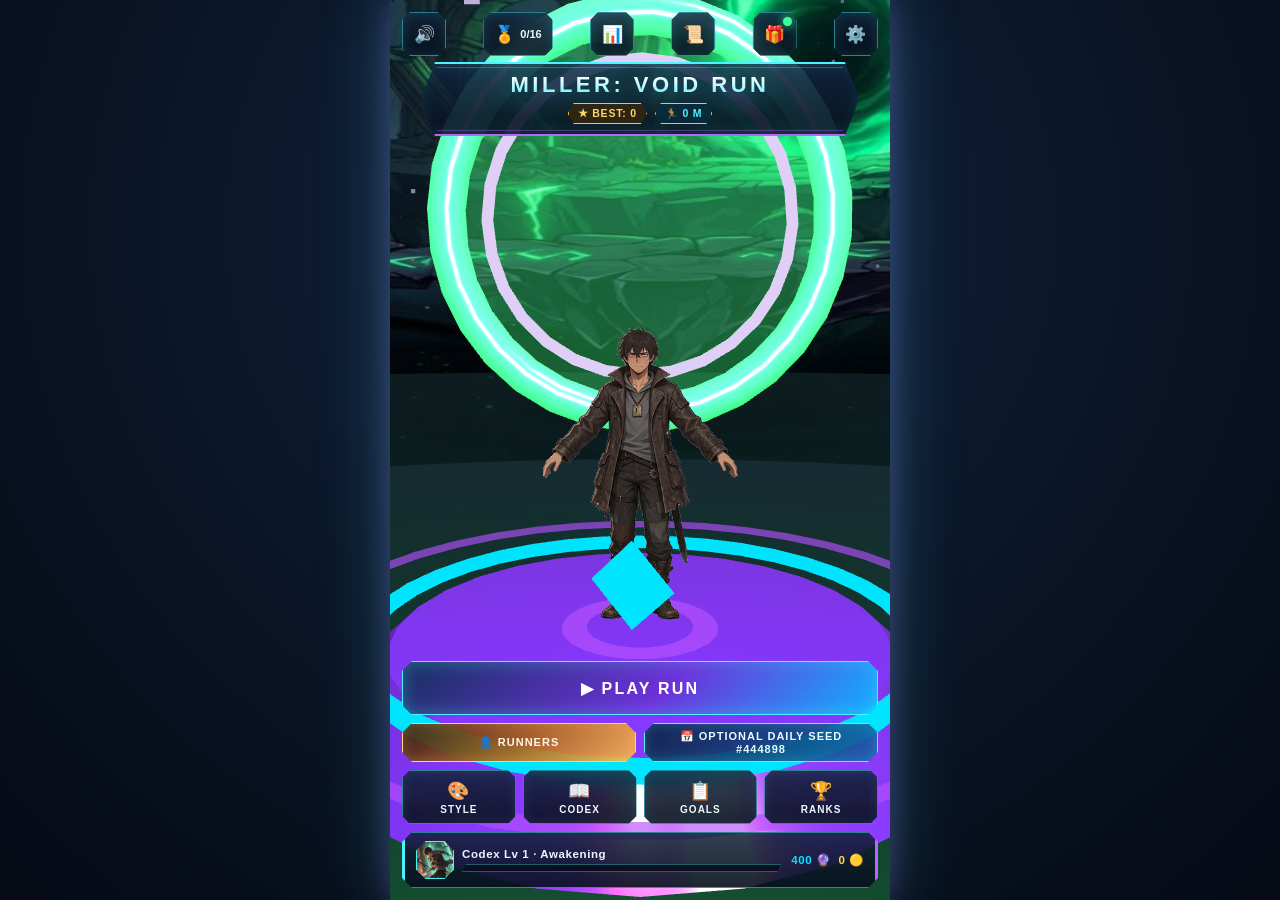
==== commit eba2d6ad: "UI update" ====
--- a/MillerVoidRun_AndroidAPK/app/src/main/assets/www/index.html
+++ b/MillerVoidRun_AndroidAPK/app/src/main/assets/www/index.html
@@ -53,9 +53,9 @@
           <button id="btn-daily-gift" class="icon-btn" title="Free Daily Gift">🎁<span id="gift-dot" class="notif-dot"></span></button>
           <button id="btn-settings" class="icon-btn" title="Settings">⚙️</button>
         </div>
-        <div style="text-align:center;margin-top:8px">
-          <h1 class="game-title" style="font-size:26px">MILLER: VOID RUN</h1>
-          <div style="display:flex;justify-content:center;gap:8px;margin-top:4px">
+        <div class="holo-banner">
+          <h1 class="game-title" style="font-size:22px">MILLER: VOID RUN</h1>
+          <div style="display:flex;justify-content:center;gap:8px;margin-top:5px">
             <span id="menu-best-score" class="pill pill-gold">★ BEST: 0</span>
             <span id="menu-best-dist" class="pill pill-cyan">🏃 0 m</span>
           </div>
@@ -66,7 +66,10 @@
 
       <div class="menu-actions">
         <button id="btn-play" class="btn btn-primary">▶ PLAY RUN</button>
-        <button id="btn-daily" class="btn btn-daily">📅 OPTIONAL DAILY SEED</button>
+        <div class="grid-2">
+          <button id="btn-char-select" class="btn btn-gold btn-sm">👤 RUNNERS</button>
+          <button id="btn-daily" class="btn btn-daily btn-sm">📅 DAILY SEED</button>
+        </div>
 
         <div class="bottom-nav">
           <button id="nav-customise" class="nav-tile"><span class="ico">🎨</span>Style</button>
@@ -76,7 +79,7 @@
         </div>
 
         <div class="status-bar">
-          <img id="menu-hero-avatar" class="hero-avatar" src="assets/art/characters/miller_portrait.jpg" alt="Runner" style="margin-right:8px" />
+          <img id="menu-hero-avatar" class="hero-avatar" src="assets/art/characters/miller_portrait.jpg" alt="Runner" title="Tap to Choose Runner" style="margin-right:8px;cursor:pointer" />
           <div style="flex:1;margin-right:10px">
             <div id="menu-codex-lv">Codex Lv 1 · Awakening</div>
             <div class="progress-track" style="margin-top:4px"><div id="menu-xp-bar" class="progress-fill"></div></div>
@@ -89,6 +92,63 @@
       </div>
     </section>
 
+    <!-- 2B. DEDICATED CHARACTER SELECT SCREEN (Source Hero Splash + Animated Cutout Stage) -->
+    <section id="screen-charselect" class="screen hidden">
+      <img id="cs-bg-splash" class="cs-bg-splash" src="assets/art/characters/miller_splash.jpg" alt="" />
+      <div class="cs-bg-scrim"></div>
+      <div class="cs-content">
+        <div class="sub-header" style="margin-bottom:6px">
+          <button class="icon-btn" data-back="menu">←</button>
+          <h2>CHOOSE RUNNER</h2>
+          <div id="cs-vs-pill" class="pill pill-cyan">400 🔮</div>
+        </div>
+
+        <!-- Animated Full-Body Source Sprite Stage -->
+        <div id="cs-stage" class="cs-stage">
+          <div class="cs-stage-aura"></div>
+          <img id="cs-sprite-img" class="cs-sprite-img anim-breathe" src="assets/art/characters/sprites/miller_front.png" alt="Runner Preview" />
+          <div id="cs-stage-fallback" class="cs-stage-fallback hidden">MR</div>
+          <div class="cs-view-bar">
+            <button class="cs-view-pill active" data-cs-view="front">Front</button>
+            <button class="cs-view-pill" data-cs-view="side">Side</button>
+            <button class="cs-view-pill" data-cs-view="back">Back</button>
+            <button class="cs-view-pill" data-cs-view="run">🏃 Run</button>
+            <button id="cs-btn-splash" class="cs-view-pill">🖼️</button>
+          </div>
+        </div>
+
+        <!-- Selected Hero Stats & Progression Card -->
+        <div id="cs-info-card" class="card cs-info-card">
+          <div style="display:flex;justify-content:space-between;align-items:center;gap:6px">
+            <div>
+              <div style="display:flex;align-items:center;gap:6px">
+                <strong id="cs-name" style="font-size:17px">Miller Redwolf</strong>
+                <span id="cs-badge" class="pill pill-gold">★ HERO</span>
+              </div>
+              <div id="cs-title" style="font-size:11px;color:#00E5FF">F-Rank Hunter · Codex Bearer</div>
+            </div>
+            <div style="text-align:right">
+              <div id="cs-hero-lv" style="font-size:11px;font-weight:900;color:#3DFF7A">Hero Lv 1</div>
+              <div id="cs-hero-rank" style="font-size:10px;opacity:.85">Initiate</div>
+            </div>
+          </div>
+          <div class="progress-track" style="height:5px;margin:5px 0"><div id="cs-hero-xp-bar" class="progress-fill" style="background:linear-gradient(90deg,#167a3e,#3DFF7A,#00E5FF)"></div></div>
+          <div id="cs-bonuses" style="font-size:10.5px;opacity:.92;margin-bottom:4px"></div>
+          <div id="cs-passive" style="font-size:11px;margin-bottom:2px"></div>
+          <div id="cs-sig" style="font-size:11px;opacity:.92"></div>
+        </div>
+
+        <!-- Portrait Cards Roster Strip -->
+        <div id="cs-roster" class="cs-roster"></div>
+
+        <!-- Equip & Instant Play CTA -->
+        <div class="grid-2" style="margin-top:6px">
+          <button id="cs-btn-equip" class="btn btn-sm">✅ EQUIPPED</button>
+          <button id="cs-btn-play" class="btn btn-primary btn-sm">▶ PLAY RUNNER</button>
+        </div>
+      </div>
+    </section>
+
     <!-- 3. PLAY / LOADOUT SCREEN -->
     <section id="screen-loadout" class="screen screen-scroll hidden">
       <div class="sub-header">
@@ -97,7 +157,10 @@
         <div style="width:46px"></div>
       </div>
       <div class="card">
-        <div class="card-title">Active Runner & Style</div>
+        <div class="card-title" style="display:flex;justify-content:space-between;align-items:center">
+          <span>Active Runner & Style</span>
+          <button id="btn-loadout-switch-hero" class="btn btn-sm btn-gold" style="min-height:28px;padding:3px 10px;font-size:11px">👤 Change</button>
+        </div>
         <div style="display:flex;align-items:center;gap:10px">
           <img id="loadout-hero-avatar" class="hero-avatar-lg" src="assets/art/characters/miller_portrait.jpg" alt="Active Runner" />
           <div>
@@ -121,43 +184,58 @@
       <button id="btn-start-run" class="btn btn-primary" style="margin-bottom:8px">▶ ENTER PORTAL</button>
     </section>
 
-    <!-- 4. IN-GAME ARCADE HUD -->
+    <!-- 4. IN-GAME TACTICAL HOLOGRAPHIC HUD -->
     <section id="screen-hud" class="screen hidden">
       <div class="hud-top">
-        <div class="hud-row">
-          <div style="display:flex;gap:5px;align-items:center">
-            <img id="hud-hero-avatar" class="hero-avatar" src="assets/art/characters/miller_portrait.jpg" alt="Runner" style="width:36px;height:36px" />
-            <button id="btn-hud-pause" class="icon-btn" style="min-width:38px;min-height:38px;font-size:14px" title="Pause">⏸</button>
-            <button id="btn-hud-cam" class="icon-btn" style="min-width:38px;min-height:38px;font-size:14px" title="Bookmark Moment">📷</button>
-          </div>
-
-          <div class="hud-score-box">
-            <div id="hud-score" class="hud-score">0</div>
-            <div class="hud-sub-metrics">
-              <span id="hud-mult" style="color:#FFD84D">×1</span>
-              <span id="hud-dist">0 m</span>
-            </div>
-          </div>
-
-          <div class="hud-pill" style="text-align:right">
-            <div id="hud-world" style="font-size:11px;color:#3DFF7A">W1 Verdant</div>
-            <div class="progress-track" style="width:68px;height:5px;margin-top:3px"><div id="hud-world-prog" class="progress-fill"></div></div>
-          </div>
-        </div>
-
-        <div class="ve-wrap">
-          <div class="ve-bar"><div id="hud-ve-fill" class="ve-fill"></div></div>
-          <div id="hud-ve-label" class="ve-label">VOID ENERGY 100 / 100</div>
-        </div>
+        <div class="hud-tactical-grid">
+          <!-- Top-Left: Runner Callsign & Timer + Angled SHIELD Plasma Gauge -->
+          <div class="hud-col-left">
+            <div class="hud-id-plate">
+              <img id="hud-hero-avatar" class="hero-avatar" src="assets/art/characters/miller_portrait.jpg" alt="Runner" style="width:32px;height:32px" />
+              <div>
+                <div id="hud-callsign" class="hud-callsign">MILLER</div>
+                <div id="hud-timer" class="hud-timer">00:00</div>
+              </div>
+            </div>
+            <div class="hud-shield-plate">
+              <div class="hud-shield-hdr"><span>SHIELD</span><span id="hud-shield-val">×1</span></div>
+              <div class="hud-shield-track"><div id="hud-shield-fill" class="hud-shield-fill"></div></div>
+            </div>
+          </div>
+
+          <!-- Top-Center: Hex-Bevel World & Score Banner -->
+          <div class="hud-col-center">
+            <div class="hud-wave-banner">
+              <div id="hud-world" class="hud-wave-kicker">WORLD 01</div>
+              <div id="hud-score" class="hud-score">0</div>
+              <div class="hud-sub-metrics">
+                <span id="hud-mult" style="color:#FFD84D">×1</span>
+                <span id="hud-dist">0 m</span>
+              </div>
+            </div>
+          </div>
+
+          <!-- Top-Right: Octagonal PAUSE + Cam & Angled COMBO Plate -->
+          <div class="hud-col-right">
+            <div style="display:flex;gap:4px">
+              <button id="btn-hud-cam" class="hud-pause-btn" style="min-width:36px" title="Bookmark Moment"><span>📷</span><span class="lbl">CLIP</span></button>
+              <button id="btn-hud-pause" class="hud-pause-btn" title="Pause"><span>❚❚</span><span class="lbl">PAUSE</span></button>
+            </div>
+            <div id="hud-combo-plate" class="hud-combo-plate">
+              <span>COMBO</span>
+              <strong id="hud-combo">×1</strong>
+            </div>
+          </div>
+        </div>
+
+        <!-- Objective Sub-Banner -->
+        <div id="hud-objective" class="hud-objective-bar">OBJECTIVE: REACH THE GATE · VERDANT BREACH</div>
 
         <div id="hud-buffs" class="buffs-row"></div>
-        <div style="display:flex;justify-content:center">
-          <span id="hud-combo" class="pill pill-cyan hidden">NEAR ×2</span>
-        </div>
 
         <div id="hud-boss-bar" class="hidden">
-          <div id="boss-name" style="font-weight:900;font-size:13px;color:#FF8899">⚔️ BOSS</div>
-          <div id="boss-phase" style="font-size:11px;opacity:.9;margin-bottom:4px">Phase 1</div>
+          <div id="boss-name" style="font-weight:900;font-size:12px;letter-spacing:1.2px;color:#FF8899">⚔️ BOSS</div>
+          <div id="boss-phase" style="font-size:10px;opacity:.9;margin-bottom:4px">Phase 1</div>
           <div class="progress-track"><div id="boss-progress" class="progress-fill" style="background:linear-gradient(90deg,#FF2E55,#FFD84D)"></div></div>
         </div>
         <div id="hud-qte-banner" class="hidden">TAP VOID POWER!</div>
@@ -165,26 +243,29 @@
         <div id="hud-bark"></div>
       </div>
 
+      <!-- Mid-Screen Side Rails: Left Vertical ENERGY Tube & Right Concentric Action Orbs -->
+      <div class="hud-mid-layer">
+        <div class="ve-vertical-wrap">
+          <div class="ve-vertical-title">ENERGY</div>
+          <div class="ve-bar-vertical"><div id="hud-ve-fill" class="ve-fill-vertical"></div></div>
+          <div id="hud-ve-label" class="ve-vertical-num">100</div>
+        </div>
+
+        <div class="void-btn-wrap">
+          <button id="btn-void-power" title="Tap: Cast | Double-Tap: Swap">
+            <span>⚡</span><span class="p-name">Flicker</span>
+          </button>
+          <div class="orb-sub-row">
+            <button id="btn-void-ult" class="hidden" title="Singularity Soul Ultimate">🌀</button>
+            <button id="btn-gear-strike" title="Strike Portal Enemies (F / Shift)">
+              <span>⚔️</span><span class="p-name">STRIKE</span>
+            </button>
+          </div>
+        </div>
+      </div>
+
+      <!-- Bottom Tactical Dock: Telemetry | 45° Diamond Radar | Portal Gate Progress -->
       <div class="hud-bottom">
-        <div class="hud-bottom-row">
-          <div class="hud-pill" style="display:flex;gap:7px;font-size:12px">
-            <span id="hud-vs" style="color:#00E5FF">0 🔮</span>
-            <span id="hud-ce" style="color:#B44FFF">0 ✦</span>
-            <span id="hud-kills" style="color:#3DFF7A">0 ⚔️</span>
-            <span id="hud-bc" style="color:#FFD84D">0 🟡</span>
-          </div>
-
-          <div class="void-btn-wrap">
-            <button id="btn-void-ult" class="hidden" title="Singularity Soul Ultimate">🕳️</button>
-            <button id="btn-gear-strike" title="Strike Portal Enemies (F / Shift)">
-              <span>🗡️</span><span class="p-name">STRIKE</span>
-            </button>
-            <button id="btn-void-power" title="Tap: Cast | Double-Tap: Swap">
-              <span>⚡</span><span class="p-name">Flicker</span>
-            </button>
-          </div>
-        </div>
-
         <!-- Optional Accessible On-Screen Tap Buttons (Enable in Settings) -->
         <div id="hud-touch-pad" class="hidden">
           <button id="pad-left" class="pad-btn">◀</button>
@@ -193,12 +274,48 @@
           <button id="pad-right" class="pad-btn">▶</button>
         </div>
 
+        <div class="hud-bottom-dock">
+          <!-- Bottom-Left Tactical Loot & Charge Cells -->
+          <div class="hud-loot-plate">
+            <div class="hud-loot-nums">
+              <span id="hud-vs" style="color:#4CF3FF">0 🔮</span>
+              <span id="hud-ce" style="color:#B466FF">0 ✦</span>
+              <span id="hud-kills" style="color:#3DFF9A">0 ⚔️</span>
+              <span id="hud-bc" style="color:#FFD84D">0 🟡</span>
+            </div>
+            <div id="hud-charge-cells" class="hud-seg-bar">
+              <span class="hud-seg-cell on"></span><span class="hud-seg-cell on"></span><span class="hud-seg-cell on"></span><span class="hud-seg-cell"></span><span class="hud-seg-cell"></span>
+            </div>
+          </div>
+
+          <!-- Bottom-Center 45° Diamond Tactical Threat Radar -->
+          <div class="hud-radar-wrap">
+            <div class="hud-radar-diamond">
+              <div class="hud-radar-inner">
+                <div id="radar-enemy-blip" class="radar-blip radar-blip-enemy hidden"></div>
+                <div id="radar-player-blip" class="radar-blip radar-blip-player"></div>
+                <div id="radar-chaser-blip" class="radar-blip radar-blip-chaser"></div>
+              </div>
+            </div>
+            <div id="hud-chaser-text" class="hud-radar-alert">⚠ THORNMAW · 54M</div>
+          </div>
+
+          <!-- Bottom-Right Angled Gate Objective Progress -->
+          <div class="hud-gate-plate">
+            <svg class="hud-gate-delta" viewBox="0 0 32 32" fill="none">
+              <polygon points="16,3 30,28 2,28" stroke="#4CF3FF" stroke-width="2.4" fill="rgba(76,243,255,0.12)" />
+              <polygon points="16,11 23,24 9,24" stroke="#B466FF" stroke-width="1.8" fill="none" />
+            </svg>
+            <div style="flex:1;min-width:0">
+              <div class="hud-gate-title">REACH GATE</div>
+              <div id="hud-gate-pct" class="hud-gate-sub">0%</div>
+              <div class="progress-track" style="height:5px;margin-top:3px"><div id="hud-world-prog" class="progress-fill"></div></div>
+            </div>
+          </div>
+        </div>
+
         <div class="chaser-bar-wrap">
-          <div style="display:flex;justify-content:space-between;margin-bottom:3px">
-            <span id="hud-chaser-text">Thornmaw: Distant (54m)</span>
-            <span style="opacity:.75">Swipe / Arrows / Space</span>
-          </div>
-          <div class="progress-track"><div id="hud-chaser-fill" class="chaser-fill" style="width:15%"></div></div>
+          <div class="progress-track" style="height:5px"><div id="hud-chaser-fill" class="chaser-fill" style="width:15%"></div></div>
         </div>
       </div>
     </section>
--- a/MillerVoidRun_AndroidAPK/app/src/main/assets/www/css/styles.css
+++ b/MillerVoidRun_AndroidAPK/app/src/main/assets/www/css/styles.css
@@ -1,17 +1,24 @@
-/* MILLER: VOID RUN — Commercial-Quality Vibrant Neon Arcade UI */
+/* MILLER: VOID RUN — Tactical Sci-Fi Holographic UI System
+   Inspired by chamfered navy-glass frames, razor-sharp cyan/violet neon bevels,
+   vertical plasma energy tubes, concentric action orbs & diamond threat radar. */
 :root {
-  --void-black: #080714;
+  --void-black: #060b16;
+  --navy-deep: #0b1628;
+  --navy-panel: rgba(10, 22, 40, 0.82);
+  --navy-panel-hi: rgba(16, 34, 58, 0.9);
   --deep-purple: #25144a;
-  --void-purple: #6b2fa0;
-  --void-glow: #b44fff;
-  --void-white: #f2e8ff;
-  --shard-cyan: #00e5ff;
-  --neon-green: #3dff7a;
+  --void-purple: #7c3aed;
+  --void-glow: #b466ff;
+  --void-white: #ecf8ff;
+  --shard-cyan: #4cf3ff;
+  --cyan-soft: rgba(76, 243, 255, 0.48);
+  --neon-green: #3dff9a;
   --neon-pink: #ff44c8;
-  --core-amber: #ffd84d;
-  --danger-red: #ff2e55;
-  --glass: rgba(16, 12, 34, 0.8);
-  --glass-border: rgba(180, 79, 255, 0.38);
+  --core-amber: #ffaa3b;
+  --danger-red: #ff3b5c;
+  --glass: linear-gradient(180deg, rgba(16, 33, 56, 0.86) 0%, rgba(7, 15, 28, 0.9) 100%);
+  --glass-border: rgba(76, 243, 255, 0.42);
+  --violet-border: rgba(180, 102, 255, 0.55);
   --ui-scale: 1;
 }
 
@@ -28,9 +35,9 @@
   width: 100%;
   height: 100%;
   overflow: hidden;
-  background: radial-gradient(circle at center, #140b2a 0%, #05040c 100%);
+  background: radial-gradient(circle at 50% 25%, #11223d 0%, #050a14 100%);
   color: var(--void-white);
-  font-family: -apple-system, BlinkMacSystemFont, "Segoe UI", Roboto, sans-serif;
+  font-family: "Segoe UI", "Rajdhani", "Orbitron", -apple-system, BlinkMacSystemFont, Roboto, sans-serif;
   touch-action: none;
 }
 
@@ -42,7 +49,7 @@
   margin: 0 auto;
   background: var(--void-black);
   overflow: hidden;
-  box-shadow: 0 0 70px rgba(180, 79, 255, 0.38), 0 0 18px rgba(0, 229, 255, 0.2);
+  box-shadow: 0 0 70px rgba(76, 243, 255, 0.24), 0 0 28px rgba(180, 102, 255, 0.28);
 }
 
 @media (max-width: 560px) {
@@ -65,35 +72,41 @@
   inset: 0;
   display: flex;
   flex-direction: column;
-  padding: max(12px, env(safe-area-inset-top)) 14px max(12px, env(safe-area-inset-bottom));
+  padding: max(12px, env(safe-area-inset-top)) 12px max(12px, env(safe-area-inset-bottom));
   z-index: 10;
-  animation: screenFadeIn 0.24s ease-out;
+  animation: screenFadeIn 0.22s ease-out;
 }
 @keyframes screenFadeIn {
-  from { opacity: 0; transform: translateY(6px); }
+  from { opacity: 0; transform: translateY(5px); }
   to { opacity: 1; transform: translateY(0); }
 }
 
 .screen.hidden { display: none !important; }
 
+/* Tactical Hex-Grid Backdrop on Sub-Screens */
 .screen-scroll {
-  background: linear-gradient(180deg, rgba(10, 8, 24, 0.94), rgba(26, 12, 52, 0.97));
+  background:
+    radial-gradient(circle at 50% 0%, rgba(76, 243, 255, 0.14), transparent 55%),
+    radial-gradient(circle at 85% 95%, rgba(180, 102, 255, 0.16), transparent 50%),
+    repeating-linear-gradient(60deg, rgba(76, 243, 255, 0.03) 0px, rgba(76, 243, 255, 0.03) 1px, transparent 1px, transparent 18px),
+    repeating-linear-gradient(-60deg, rgba(76, 243, 255, 0.03) 0px, rgba(76, 243, 255, 0.03) 1px, transparent 1px, transparent 18px),
+    linear-gradient(180deg, rgba(7, 14, 28, 0.95), rgba(8, 13, 30, 0.98));
   overflow-y: auto;
   -webkit-overflow-scrolling: touch;
   touch-action: pan-y;
 }
 
-/* Smooth Void Wipe Transition */
+/* Smooth Holo Scanline Wipe Transition */
 #void-wipe {
   position: absolute;
   inset: 0;
   z-index: 90;
-  background: radial-gradient(circle, var(--shard-cyan), var(--void-glow), var(--void-black));
+  background: radial-gradient(circle, rgba(76, 243, 255, 0.9), rgba(140, 61, 255, 0.85), var(--void-black));
   opacity: 0;
   pointer-events: none;
-  transition: opacity 0.2s ease;
-}
-#void-wipe.active { opacity: 0.92; }
+  transition: opacity 0.18s ease;
+}
+#void-wipe.active { opacity: 0.88; }
 
 /* Splash Screen */
 #screen-splash {
@@ -110,35 +123,58 @@
   height: 100%;
   object-fit: cover;
   opacity: 0.88;
-  filter: saturate(1.22) contrast(1.06);
+  filter: saturate(1.16) contrast(1.06);
 }
 #screen-splash .splash-overlay {
   position: relative;
   z-index: 2;
-  background: linear-gradient(180deg, transparent, rgba(8, 7, 20, 0.94) 45%);
+  background: linear-gradient(180deg, transparent, rgba(6, 11, 22, 0.95) 42%);
   width: calc(100% + 28px);
   padding: 54px 20px 26px;
 }
 
 .game-title {
-  font-size: 32px;
-  font-weight: 900;
-  letter-spacing: 3px;
+  font-size: 30px;
+  font-weight: 900;
+  letter-spacing: 3.5px;
+  text-transform: uppercase;
   margin: 0;
-  background: linear-gradient(135deg, #ffffff 10%, var(--shard-cyan) 48%, var(--void-glow) 85%, var(--neon-pink) 100%);
+  background: linear-gradient(180deg, #ffffff 18%, #a6f7ff 62%, var(--shard-cyan) 100%);
   -webkit-background-clip: text;
   -webkit-text-fill-color: transparent;
-  filter: drop-shadow(0 0 18px rgba(180, 79, 255, 0.55));
+  filter: drop-shadow(0 0 14px rgba(76, 243, 255, 0.52));
 }
 
 .game-subtitle {
-  font-size: 11px;
+  font-size: 10.5px;
   letter-spacing: 3px;
   text-transform: uppercase;
   color: var(--shard-cyan);
-  opacity: 0.9;
-  margin: 4px 0 14px;
+  opacity: 0.92;
+  margin: 5px 0 12px;
   font-weight: 800;
+}
+
+/* Signature Hex-Bevel Tactical Header Banner (Echoes WAVE 03 Frame!) */
+.holo-banner {
+  position: relative;
+  margin: 6px auto 0;
+  padding: 8px 22px 10px;
+  max-width: 92%;
+  background: linear-gradient(180deg, rgba(17, 36, 62, 0.88), rgba(8, 16, 32, 0.92));
+  border-top: 2px solid var(--shard-cyan);
+  border-bottom: 2px solid var(--void-glow);
+  clip-path: polygon(14px 0, calc(100% - 14px) 0, 100% 50%, calc(100% - 14px) 100%, 14px 100%, 0 50%);
+  box-shadow: 0 0 22px rgba(76, 243, 255, 0.28), inset 0 0 18px rgba(76, 243, 255, 0.14);
+  text-align: center;
+}
+.holo-banner::before {
+  content: "";
+  position: absolute;
+  inset: 3px 16px;
+  border-top: 1px solid rgba(255, 255, 255, 0.2);
+  border-bottom: 1px solid rgba(180, 102, 255, 0.35);
+  pointer-events: none;
 }
 
 /* Main Menu */
@@ -155,14 +191,14 @@
   gap: 6px;
 }
 
+/* Chamfered Octagonal Tactical Icon Buttons (Echoes PAUSE Button!) */
 .icon-btn {
-  min-width: 46px;
-  min-height: 46px;
-  border-radius: 14px;
-  border: 1px solid var(--glass-border);
+  min-width: 44px;
+  min-height: 44px;
+  border: 1.5px solid var(--cyan-soft);
   background: var(--glass);
   color: var(--void-white);
-  font-size: 18px;
+  font-size: 17px;
   display: inline-flex;
   align-items: center;
   justify-content: center;
@@ -171,17 +207,22 @@
   cursor: pointer;
   position: relative;
   backdrop-filter: blur(10px);
-  transition: transform 0.12s ease, border-color 0.2s ease, box-shadow 0.2s ease;
-}
-.icon-btn:hover { border-color: var(--shard-cyan); box-shadow: 0 0 14px rgba(0, 229, 255, 0.35); }
+  clip-path: polygon(8px 0, calc(100% - 8px) 0, 100% 8px, 100% calc(100% - 8px), calc(100% - 8px) 100%, 8px 100%, 0 calc(100% - 8px), 0 8px);
+  box-shadow: inset 0 0 12px rgba(76, 243, 255, 0.14), 0 0 10px rgba(0, 0, 0, 0.4);
+  transition: transform 0.12s ease, border-color 0.18s ease, box-shadow 0.18s ease;
+}
+.icon-btn:hover {
+  border-color: var(--shard-cyan);
+  box-shadow: inset 0 0 16px rgba(76, 243, 255, 0.3), 0 0 14px rgba(76, 243, 255, 0.38);
+}
 .icon-btn:active { transform: scale(0.93); }
 
 .notif-dot {
   position: absolute;
-  top: 5px;
-  right: 5px;
-  width: 10px;
-  height: 10px;
+  top: 4px;
+  right: 4px;
+  width: 9px;
+  height: 9px;
   border-radius: 50%;
   background: var(--neon-green);
   box-shadow: 0 0 10px var(--neon-green);
@@ -192,20 +233,20 @@
 .menu-actions {
   display: flex;
   flex-direction: column;
-  gap: 9px;
-}
-
-/* Vibrant Arcade Buttons with Shimmer */
+  gap: 8px;
+}
+
+/* Chamfered Sci-Fi Tactical Buttons */
 .btn {
-  min-height: 48px;
-  border-radius: 14px;
-  border: 1px solid var(--glass-border);
+  min-height: 46px;
+  border: 1.5px solid var(--cyan-soft);
   background: var(--glass);
   color: var(--void-white);
-  font-size: 14px;
+  font-size: 13px;
   font-weight: 800;
-  letter-spacing: 0.6px;
-  padding: 11px 16px;
+  letter-spacing: 1.4px;
+  text-transform: uppercase;
+  padding: 10px 16px;
   cursor: pointer;
   display: flex;
   align-items: center;
@@ -213,19 +254,22 @@
   gap: 8px;
   position: relative;
   overflow: hidden;
+  clip-path: polygon(10px 0, calc(100% - 10px) 0, 100% 10px, 100% calc(100% - 10px), calc(100% - 10px) 100%, 10px 100%, 0 calc(100% - 10px), 0 10px);
+  box-shadow: inset 0 0 14px rgba(76, 243, 255, 0.12);
   transition: transform 0.12s ease, box-shadow 0.2s ease, filter 0.15s ease;
 }
-.btn:hover { filter: brightness(1.08); }
+.btn:hover { filter: brightness(1.12); border-color: var(--shard-cyan); }
 .btn:active { transform: scale(0.96); }
-.btn:disabled { opacity: 0.48; cursor: not-allowed; }
+.btn:disabled { opacity: 0.45; cursor: not-allowed; }
 
 .btn-primary {
-  background: linear-gradient(135deg, #6b2fa0 0%, #b44fff 52%, #00c8ff 100%);
-  border-color: #e8c8ff;
-  color: #fff;
-  font-size: 18px;
-  min-height: 56px;
-  box-shadow: 0 6px 26px rgba(180, 79, 255, 0.5), 0 0 14px rgba(0, 229, 255, 0.3);
+  background: linear-gradient(135deg, rgba(16, 48, 86, 0.94) 0%, rgba(108, 48, 214, 0.92) 55%, rgba(0, 194, 255, 0.88) 100%);
+  border: 1.5px solid var(--shard-cyan);
+  color: #ffffff;
+  font-size: 16px;
+  letter-spacing: 2.2px;
+  min-height: 54px;
+  box-shadow: 0 0 24px rgba(76, 243, 255, 0.36), inset 0 0 18px rgba(76, 243, 255, 0.32);
 }
 .btn-primary::after {
   content: "";
@@ -234,8 +278,8 @@
   left: -75%;
   width: 50%;
   height: 100%;
-  background: linear-gradient(90deg, transparent, rgba(255, 255, 255, 0.35), transparent);
-  transform: skewX(-22deg);
+  background: linear-gradient(90deg, transparent, rgba(255, 255, 255, 0.32), transparent);
+  transform: skewX(-24deg);
   animation: btnShimmer 3.2s infinite;
 }
 @keyframes btnShimmer {
@@ -244,243 +288,749 @@
 }
 
 .btn-daily {
-  background: linear-gradient(135deg, #102a52, #2660ff, #00c8ff);
+  background: linear-gradient(135deg, rgba(12, 34, 68, 0.92), rgba(20, 96, 168, 0.88));
   border-color: var(--shard-cyan);
+  color: #e6fbff;
+  box-shadow: inset 0 0 14px rgba(76, 243, 255, 0.24);
+}
+
+.btn-gold {
+  background: linear-gradient(135deg, rgba(56, 30, 14, 0.92), rgba(168, 96, 24, 0.92), rgba(255, 184, 72, 0.88));
+  border-color: #ffd478;
+  color: #fff8e6;
+  box-shadow: inset 0 0 14px rgba(255, 196, 86, 0.3);
+}
+
+.btn-green {
+  background: linear-gradient(135deg, rgba(10, 48, 36, 0.94), rgba(24, 152, 92, 0.92));
+  border-color: var(--neon-green);
+  color: #eafff4;
+}
+
+.btn-danger {
+  background: linear-gradient(135deg, rgba(64, 12, 24, 0.94), rgba(190, 26, 56, 0.92));
+  border-color: #ff7a92;
   color: #fff;
-  box-shadow: 0 4px 18px rgba(0, 229, 255, 0.28);
-}
-
-.btn-gold {
-  background: linear-gradient(135deg, #cc8400, var(--core-amber), #fff099);
-  border-color: #fff3b0;
-  color: #1c1000;
-  box-shadow: 0 4px 16px rgba(255, 216, 77, 0.35);
-}
-
-.btn-green {
-  background: linear-gradient(135deg, #167a3e, var(--neon-green));
-  border-color: #b4ffcf;
-  color: #041d0d;
-}
-
-.btn-danger {
-  background: linear-gradient(135deg, #880f28, var(--danger-red));
-  border-color: #ff99aa;
-  color: #fff;
 }
 
 .btn-sm {
-  min-height: 38px;
-  padding: 6px 11px;
-  font-size: 12px;
-  border-radius: 10px;
+  min-height: 36px;
+  padding: 6px 10px;
+  font-size: 11px;
+  letter-spacing: 1px;
 }
 
 .bottom-nav {
   display: grid;
   grid-template-columns: repeat(4, 1fr);
-  gap: 8px;
+  gap: 7px;
 }
 .nav-tile {
-  min-height: 56px;
-  border-radius: 14px;
-  border: 1px solid var(--glass-border);
+  min-height: 54px;
+  border: 1.5px solid var(--cyan-soft);
   background: var(--glass);
   color: var(--void-white);
   display: flex;
   flex-direction: column;
   align-items: center;
   justify-content: center;
-  font-size: 11px;
+  font-size: 10px;
   font-weight: 800;
+  letter-spacing: 1px;
+  text-transform: uppercase;
   gap: 2px;
   cursor: pointer;
   backdrop-filter: blur(8px);
-  transition: transform 0.12s ease, border-color 0.2s ease;
-}
-.nav-tile:hover { border-color: var(--shard-cyan); }
+  clip-path: polygon(8px 0, calc(100% - 8px) 0, 100% 8px, 100% calc(100% - 8px), calc(100% - 8px) 100%, 8px 100%, 0 calc(100% - 8px), 0 8px);
+  box-shadow: inset 0 0 12px rgba(76, 243, 255, 0.1);
+  transition: transform 0.12s ease, border-color 0.18s ease;
+}
+.nav-tile:hover { border-color: var(--shard-cyan); box-shadow: inset 0 0 16px rgba(76, 243, 255, 0.25); }
 .nav-tile:active { transform: scale(0.95); }
-.nav-tile span.ico { font-size: 19px; }
+.nav-tile span.ico { font-size: 18px; }
 
 .status-bar {
   display: flex;
   align-items: center;
   justify-content: space-between;
-  background: rgba(10, 8, 24, 0.9);
-  border: 1px solid var(--glass-border);
-  border-radius: 14px;
-  padding: 9px 12px;
-  font-size: 12px;
+  background: var(--glass);
+  border: 1.5px solid var(--cyan-soft);
+  border-left: 3px solid var(--shard-cyan);
+  border-right: 3px solid var(--void-glow);
+  padding: 8px 11px;
+  font-size: 11.5px;
   font-weight: 800;
-}
-
-/* Sub-screens & Cards */
+  letter-spacing: 0.6px;
+  clip-path: polygon(10px 0, calc(100% - 10px) 0, 100% 10px, 100% calc(100% - 10px), calc(100% - 10px) 100%, 10px 100%, 0 calc(100% - 10px), 0 10px);
+}
+
+/* Sub-screens & Chamfered Holo Cards */
 .sub-header {
   display: flex;
   align-items: center;
   justify-content: space-between;
-  margin-bottom: 12px;
+  margin-bottom: 10px;
   gap: 8px;
 }
 .sub-header h2 {
   margin: 0;
-  font-size: 18px;
-  letter-spacing: 1.5px;
-  text-transform: uppercase;
-  background: linear-gradient(90deg, #fff, var(--shard-cyan));
-  -webkit-background-clip: text;
-  -webkit-text-fill-color: transparent;
+  font-size: 16px;
+  font-weight: 900;
+  letter-spacing: 2.2px;
+  text-transform: uppercase;
+  padding: 6px 18px;
+  background: linear-gradient(180deg, rgba(16, 36, 62, 0.85), rgba(8, 16, 30, 0.92));
+  border-top: 1.5px solid var(--shard-cyan);
+  border-bottom: 1.5px solid var(--void-glow);
+  clip-path: polygon(10px 0, calc(100% - 10px) 0, 100% 50%, calc(100% - 10px) 100%, 10px 100%, 0 50%);
+  color: #ecf8ff;
+  text-shadow: 0 0 10px rgba(76, 243, 255, 0.55);
 }
 
 .card {
+  position: relative;
   background: var(--glass);
-  border: 1px solid var(--glass-border);
-  border-radius: 16px;
+  border: 1.5px solid var(--glass-border);
+  border-top-color: rgba(76, 243, 255, 0.65);
+  border-bottom-color: rgba(180, 102, 255, 0.5);
   padding: 12px;
   margin-bottom: 10px;
-  backdrop-filter: blur(8px);
+  backdrop-filter: blur(10px);
+  clip-path: polygon(12px 0, calc(100% - 12px) 0, 100% 12px, 100% calc(100% - 12px), calc(100% - 12px) 100%, 12px 100%, 0 calc(100% - 12px), 0 12px);
+  box-shadow: inset 0 0 22px rgba(76, 243, 255, 0.08), 0 6px 20px rgba(0, 0, 0, 0.35);
 }
 .card-title {
-  font-size: 12px;
-  text-transform: uppercase;
-  letter-spacing: 1.2px;
+  font-size: 11px;
+  text-transform: uppercase;
+  letter-spacing: 1.8px;
   color: var(--shard-cyan);
   font-weight: 900;
   margin: 0 0 8px;
+  padding-bottom: 4px;
+  border-bottom: 1px solid rgba(76, 243, 255, 0.22);
 }
 
 .grid-2 { display: grid; grid-template-columns: 1fr 1fr; gap: 8px; }
 .grid-3 { display: grid; grid-template-columns: repeat(3, 1fr); gap: 8px; }
 
 .stat-tile {
-  background: rgba(255, 255, 255, 0.05);
-  border: 1px solid rgba(180, 79, 255, 0.25);
-  border-radius: 12px;
+  background: rgba(8, 18, 34, 0.78);
+  border: 1px solid rgba(76, 243, 255, 0.32);
+  border-bottom: 2px solid var(--void-glow);
   padding: 10px;
   text-align: center;
+  clip-path: polygon(8px 0, calc(100% - 8px) 0, 100% 8px, 100% calc(100% - 8px), calc(100% - 8px) 100%, 8px 100%, 0 calc(100% - 8px), 0 8px);
 }
 .stat-tile .val {
   font-size: 20px;
   font-weight: 900;
   color: var(--shard-cyan);
+  text-shadow: 0 0 10px rgba(76, 243, 255, 0.4);
 }
 .stat-tile .lbl {
-  font-size: 10px;
-  text-transform: uppercase;
-  letter-spacing: 0.8px;
+  font-size: 9.5px;
+  text-transform: uppercase;
+  letter-spacing: 1.2px;
   opacity: 0.78;
 }
 
 .pill {
   display: inline-block;
   padding: 3px 9px;
-  border-radius: 99px;
-  font-size: 11px;
+  font-size: 10.5px;
   font-weight: 800;
-  background: rgba(180, 79, 255, 0.22);
-  border: 1px solid rgba(180, 79, 255, 0.48);
-}
-.pill-cyan { color: var(--shard-cyan); border-color: var(--shard-cyan); background: rgba(0, 229, 255, 0.14); }
-.pill-gold { color: var(--core-amber); border-color: var(--core-amber); background: rgba(255, 216, 77, 0.16); }
-.pill-green { color: var(--neon-green); border-color: var(--neon-green); background: rgba(61, 255, 122, 0.14); }
-.pill-pink { color: var(--neon-pink); border-color: var(--neon-pink); background: rgba(255, 68, 200, 0.16); }
-.pill-red { color: var(--danger-red); border-color: var(--danger-red); background: rgba(255, 46, 85, 0.14); }
+  letter-spacing: 0.8px;
+  text-transform: uppercase;
+  background: rgba(14, 30, 54, 0.82);
+  border: 1px solid var(--violet-border);
+  clip-path: polygon(6px 0, calc(100% - 6px) 0, 100% 50%, calc(100% - 6px) 100%, 6px 100%, 0 50%);
+}
+.pill-cyan { color: var(--shard-cyan); border-color: var(--shard-cyan); background: rgba(10, 44, 62, 0.72); }
+.pill-gold { color: #ffd464; border-color: #ffbe42; background: rgba(58, 38, 10, 0.75); }
+.pill-green { color: var(--neon-green); border-color: var(--neon-green); background: rgba(10, 48, 32, 0.75); }
+.pill-pink { color: var(--neon-pink); border-color: var(--neon-pink); background: rgba(56, 12, 46, 0.75); }
+.pill-red { color: var(--danger-red); border-color: var(--danger-red); background: rgba(58, 10, 20, 0.78); }
 
 .progress-track {
   width: 100%;
   height: 8px;
-  background: rgba(255, 255, 255, 0.13);
-  border-radius: 99px;
+  background: rgba(6, 14, 28, 0.85);
+  border: 1px solid rgba(76, 243, 255, 0.35);
   overflow: hidden;
+  clip-path: polygon(4px 0, 100% 0, calc(100% - 4px) 100%, 0 100%);
 }
 .progress-fill {
   height: 100%;
-  background: linear-gradient(90deg, var(--void-purple), var(--void-glow), var(--shard-cyan));
+  background: linear-gradient(90deg, #6d28d9, var(--void-glow), var(--shard-cyan));
+  box-shadow: 0 0 10px var(--shard-cyan);
   width: 0%;
   transition: width 0.2s ease;
 }
 
-/* RUN HUD */
+/* ==========================================================================
+   TACTICAL HOLOGRAPHIC IN-GAME HUD (Reference Image Layout)
+   ========================================================================== */
 #screen-hud {
   pointer-events: none;
   justify-content: space-between;
+  padding: max(10px, env(safe-area-inset-top)) 10px max(10px, env(safe-area-inset-bottom));
 }
 #screen-hud button { pointer-events: auto; }
 
-.hud-top { display: flex; flex-direction: column; gap: 6px; }
-.hud-row { display: flex; align-items: center; justify-content: space-between; gap: 6px; }
-
-.hud-pill {
-  background: rgba(10, 8, 24, 0.68);
-  border: 1px solid rgba(180, 79, 255, 0.38);
-  border-radius: 12px;
-  padding: 5px 10px;
-  font-size: 12px;
-  font-weight: 800;
-  backdrop-filter: blur(6px);
-}
-
-.hud-score-box {
+.hud-top {
+  display: flex;
+  flex-direction: column;
+  gap: 5px;
+}
+
+/* Top 3-Column Tactical Row: Left Identity+Shield | Center Hex Wave/Score | Right Pause+Combo */
+.hud-tactical-grid {
+  display: grid;
+  grid-template-columns: 1fr auto 1fr;
+  align-items: start;
+  gap: 6px;
+}
+
+.hud-col-left {
+  display: flex;
+  flex-direction: column;
+  align-items: flex-start;
+  gap: 5px;
+}
+
+.hud-col-center {
+  display: flex;
+  flex-direction: column;
+  align-items: center;
+  gap: 4px;
+}
+
+.hud-col-right {
+  display: flex;
+  flex-direction: column;
+  align-items: flex-end;
+  gap: 5px;
+}
+
+/* Top-Left Chamfered Runner & Timer Plate (Echoes ASTRA 01:24) */
+.hud-id-plate {
+  display: flex;
+  align-items: center;
+  gap: 6px;
+  padding: 5px 12px 5px 6px;
+  background: linear-gradient(135deg, rgba(16, 36, 62, 0.88), rgba(8, 16, 32, 0.84));
+  border: 1.5px solid var(--cyan-soft);
+  border-left: 3px solid var(--shard-cyan);
+  clip-path: polygon(0 0, 100% 0, calc(100% - 10px) 100%, 0 100%);
+  box-shadow: inset 0 0 14px rgba(76, 243, 255, 0.16);
+}
+.hud-callsign {
+  font-size: 9px;
+  font-weight: 900;
+  letter-spacing: 2px;
+  color: var(--shard-cyan);
+  text-transform: uppercase;
+  line-height: 1;
+}
+.hud-timer {
+  font-size: 14px;
+  font-weight: 900;
+  letter-spacing: 1px;
+  color: #ffffff;
+  text-shadow: 0 0 8px rgba(76, 243, 255, 0.45);
+  line-height: 1.15;
+}
+
+/* Top-Left Angled SHIELD Plasma Bar */
+.hud-shield-plate {
+  width: 108px;
+  padding: 4px 8px 5px;
+  background: rgba(8, 18, 34, 0.78);
+  border: 1px solid rgba(76, 243, 255, 0.44);
+  clip-path: polygon(0 0, calc(100% - 8px) 0, 100% 100%, 0 100%);
+}
+.hud-shield-hdr {
+  display: flex;
+  justify-content: space-between;
+  font-size: 8.5px;
+  font-weight: 900;
+  letter-spacing: 1.4px;
+  color: #cfefff;
+  margin-bottom: 3px;
+}
+.hud-shield-track {
+  height: 7px;
+  background: rgba(6, 14, 28, 0.9);
+  border: 1px solid rgba(76, 243, 255, 0.45);
+  overflow: hidden;
+  clip-path: polygon(3px 0, 100% 0, calc(100% - 3px) 100%, 0 100%);
+}
+.hud-shield-fill {
+  height: 100%;
+  width: 50%;
+  background: linear-gradient(90deg, #0ea5e9, #4cf3ff, #d6ffff);
+  box-shadow: 0 0 12px #4cf3ff;
+  transition: width 0.18s ease;
+}
+
+/* Top-Center Hex-Bevel Score & World Banner (Echoes WAVE 03) */
+.hud-wave-banner {
+  position: relative;
+  min-width: 146px;
+  padding: 6px 16px 7px;
   text-align: center;
-  background: rgba(10, 8, 24, 0.68);
-  border: 1px solid rgba(0, 229, 255, 0.45);
-  border-radius: 14px;
-  padding: 4px 12px;
-  backdrop-filter: blur(6px);
+  background: linear-gradient(180deg, rgba(16, 35, 62, 0.92), rgba(9, 17, 34, 0.92));
+  border-top: 2px solid var(--shard-cyan);
+  border-bottom: 2px solid var(--void-glow);
+  clip-path: polygon(14px 0, calc(100% - 14px) 0, 100% 50%, calc(100% - 14px) 100%, 14px 100%, 0 50%);
+  box-shadow: 0 0 22px rgba(76, 243, 255, 0.25), inset 0 0 18px rgba(76, 243, 255, 0.18);
+}
+.hud-wave-kicker {
+  font-size: 9px;
+  font-weight: 900;
+  letter-spacing: 2px;
+  color: var(--shard-cyan);
+  text-transform: uppercase;
+  line-height: 1;
 }
 .hud-score {
   font-size: 21px;
   font-weight: 900;
+  letter-spacing: 1px;
+  color: #ffffff;
+  text-shadow: 0 0 12px rgba(76, 243, 255, 0.65);
+  line-height: 1.1;
+  margin-top: 1px;
+}
+.hud-sub-metrics {
+  font-size: 9.5px;
+  font-weight: 800;
+  letter-spacing: 0.8px;
+  color: #b4f6ff;
+  display: flex;
+  justify-content: center;
+  gap: 8px;
+}
+
+/* Objective Strip Beneath Banner (Echoes OBJECTIVE: REACH THE GATE) */
+.hud-objective-bar {
+  align-self: center;
+  padding: 3px 16px;
+  font-size: 9.5px;
+  font-weight: 900;
+  letter-spacing: 1.6px;
+  text-transform: uppercase;
+  color: #dff9ff;
+  background: linear-gradient(90deg, transparent, rgba(14, 28, 52, 0.86) 15%, rgba(14, 28, 52, 0.86) 85%, transparent);
+  border-bottom: 1.5px solid rgba(180, 102, 255, 0.65);
+  text-shadow: 0 0 8px rgba(76, 243, 255, 0.45);
+}
+
+/* Top-Right Octagonal PAUSE + Cam & Angled COMBO Plate (Echoes PAUSE & COMBO x12) */
+.hud-pause-btn {
+  min-width: 44px;
+  min-height: 44px;
+  display: inline-flex;
+  flex-direction: column;
+  align-items: center;
+  justify-content: center;
+  gap: 1px;
+  padding: 4px 8px;
+  border: 1.5px solid var(--cyan-soft);
+  background: linear-gradient(180deg, rgba(18, 38, 66, 0.9), rgba(8, 16, 30, 0.92));
+  color: #ffffff;
+  font-size: 13px;
+  font-weight: 900;
+  cursor: pointer;
+  clip-path: polygon(8px 0, calc(100% - 8px) 0, 100% 8px, 100% calc(100% - 8px), calc(100% - 8px) 100%, 8px 100%, 0 calc(100% - 8px), 0 8px);
+  box-shadow: inset 0 0 12px rgba(76, 243, 255, 0.2);
+}
+.hud-pause-btn span.lbl {
+  font-size: 7.5px;
+  letter-spacing: 1px;
+  color: var(--shard-cyan);
+}
+
+.hud-combo-plate {
+  padding: 4px 10px 4px 14px;
+  background: linear-gradient(135deg, rgba(12, 28, 52, 0.86), rgba(8, 18, 36, 0.88));
+  border: 1.5px solid var(--cyan-soft);
+  border-right: 3px solid var(--shard-cyan);
+  clip-path: polygon(10px 0, 100% 0, 100% 100%, 0 100%);
+  font-size: 10px;
+  font-weight: 900;
+  letter-spacing: 1.2px;
+  color: #cfefff;
+  display: flex;
+  align-items: baseline;
+  gap: 4px;
+}
+.hud-combo-plate strong {
+  font-size: 17px;
+  color: var(--shard-cyan);
+  text-shadow: 0 0 10px rgba(76, 243, 255, 0.65);
+}
+
+/* Mid-Screen Side HUD Rails: Left Vertical ENERGY Plasma Column + Right Action Orbs */
+.hud-mid-layer {
+  position: relative;
+  flex: 1;
+  display: flex;
+  align-items: center;
+  justify-content: space-between;
+  pointer-events: none;
+  margin: 4px 0;
+}
+
+/* Left-Edge Vertical ENERGY Plasma Tube (Echoes Left ENERGY Gauge!) */
+.ve-vertical-wrap {
+  display: flex;
+  flex-direction: column;
+  align-items: center;
+  gap: 6px;
+  padding: 8px 6px 10px;
+  background: linear-gradient(180deg, rgba(14, 30, 54, 0.78), rgba(8, 16, 30, 0.84));
+  border: 1.5px solid rgba(76, 243, 255, 0.45);
+  clip-path: polygon(0 8px, 100% 0, 100% calc(100% - 12px), 50% 100%, 0 calc(100% - 12px));
+  box-shadow: inset 0 0 14px rgba(180, 102, 255, 0.16);
+}
+.ve-vertical-title {
+  writing-mode: vertical-rl;
+  transform: rotate(180deg);
+  font-size: 8.5px;
+  font-weight: 900;
+  letter-spacing: 2.2px;
+  color: #b7eaff;
+  text-transform: uppercase;
+}
+.ve-bar-vertical {
+  width: 11px;
+  height: 128px;
+  background: rgba(6, 10, 22, 0.92);
+  border: 1px solid rgba(180, 102, 255, 0.55);
+  border-radius: 6px;
+  display: flex;
+  align-items: flex-end;
+  overflow: hidden;
+  padding: 1px;
+}
+.ve-fill-vertical {
+  width: 100%;
+  height: 100%;
+  border-radius: 4px;
+  background: linear-gradient(0deg, #6d28d9 0%, #b466ff 48%, #e4b8ff 82%, #ffffff 100%);
+  box-shadow: 0 0 14px #b466ff, 0 0 6px #ffffff;
+  transition: height 0.08s linear;
+}
+.ve-vertical-num {
+  font-size: 9px;
+  font-weight: 900;
+  color: #e4ccff;
+}
+
+/* Right-Side Concentric Double-Ring Circular Action Orbs (Echoes Right Action Cluster!) */
+.void-btn-wrap {
+  display: flex;
+  flex-direction: column;
+  align-items: flex-end;
+  gap: 10px;
+  pointer-events: auto;
+  margin-top: auto;
+  margin-bottom: 6px;
+}
+
+#btn-void-power {
+  position: relative;
+  width: 78px;
+  height: 78px;
+  border-radius: 50%;
+  border: 2.5px solid var(--shard-cyan);
+  background: radial-gradient(circle at 40% 35%, rgba(168, 92, 255, 0.52), rgba(14, 24, 52, 0.92) 72%);
+  color: #ffffff;
+  display: flex;
+  flex-direction: column;
+  align-items: center;
+  justify-content: center;
+  font-size: 22px;
+  font-weight: 900;
+  box-shadow: 0 0 24px rgba(180, 102, 255, 0.65), 0 0 14px rgba(76, 243, 255, 0.55), inset 0 0 18px rgba(76, 243, 255, 0.35);
+  cursor: pointer;
+}
+#btn-void-power::before {
+  content: "";
+  position: absolute;
+  inset: -6px;
+  border-radius: 50%;
+  border: 1.5px solid rgba(180, 102, 255, 0.72);
+  border-top-color: var(--shard-cyan);
+  border-right-color: transparent;
+  pointer-events: none;
+}
+#btn-void-power.cooldown {
+  opacity: 0.45;
+  border-color: #556677;
+  box-shadow: none;
+}
+#btn-void-power .p-name {
+  font-size: 8.5px;
   letter-spacing: 0.6px;
-  color: #fff;
-  text-shadow: 0 0 12px rgba(0, 229, 255, 0.6);
+  text-transform: uppercase;
+  max-width: 66px;
+  overflow: hidden;
+  text-overflow: ellipsis;
+  white-space: nowrap;
+  color: #d8fbff;
+}
+
+.orb-sub-row {
+  display: flex;
+  align-items: center;
+  gap: 10px;
+  margin-right: 4px;
+}
+
+#btn-gear-strike {
+  position: relative;
+  width: 60px;
+  height: 60px;
+  border-radius: 50%;
+  border: 2px solid var(--shard-cyan);
+  background: radial-gradient(circle, rgba(20, 72, 92, 0.75), rgba(8, 16, 32, 0.94));
+  color: #ffffff;
+  display: flex;
+  flex-direction: column;
+  align-items: center;
+  justify-content: center;
+  font-size: 18px;
+  font-weight: 900;
+  box-shadow: 0 0 18px rgba(76, 243, 255, 0.48), inset 0 0 14px rgba(76, 243, 255, 0.25);
+  cursor: pointer;
+}
+#btn-gear-strike::before {
+  content: "";
+  position: absolute;
+  inset: -5px;
+  border-radius: 50%;
+  border: 1px solid rgba(76, 243, 255, 0.55);
+  border-bottom-color: var(--void-glow);
+  pointer-events: none;
+}
+#btn-gear-strike::after {
+  content: "1";
+  position: absolute;
+  bottom: -14px;
+  font-size: 9.5px;
+  font-weight: 900;
+  color: var(--shard-cyan);
+  text-shadow: 0 0 6px var(--shard-cyan);
+}
+#btn-gear-strike.cooldown {
+  opacity: 0.44;
+  border-color: #556677;
+  box-shadow: none;
+}
+#btn-gear-strike .p-name {
+  font-size: 8px;
+  letter-spacing: 0.5px;
+  color: #b8f6ff;
+}
+
+#btn-void-ult {
+  position: relative;
+  width: 54px;
+  height: 54px;
+  border-radius: 50%;
+  border: 2px solid var(--void-glow);
+  background: radial-gradient(circle, rgba(168, 85, 255, 0.62), rgba(12, 16, 36, 0.94));
+  color: #ffffff;
+  font-size: 20px;
+  box-shadow: 0 0 18px rgba(180, 102, 255, 0.6);
+  cursor: pointer;
+}
+#btn-void-ult::after {
+  content: "2";
+  position: absolute;
+  bottom: -14px;
+  left: 50%;
+  transform: translateX(-50%);
+  font-size: 9.5px;
+  font-weight: 900;
+  color: var(--void-glow);
+}
+
+/* Bottom Tactical Dock: Left Telemetry | Center 45° Diamond Radar | Right Gate Objective */
+.hud-bottom {
+  display: flex;
+  flex-direction: column;
+  gap: 6px;
+}
+
+.hud-bottom-dock {
+  display: grid;
+  grid-template-columns: 1fr auto 1fr;
+  align-items: end;
+  gap: 6px;
+}
+
+/* Bottom-Left Chamfered Telemetry & Charge Cells (Echoes R 006 Plate!) */
+.hud-loot-plate {
+  padding: 6px 8px;
+  background: linear-gradient(135deg, rgba(14, 32, 56, 0.88), rgba(7, 15, 28, 0.9));
+  border: 1.5px solid var(--cyan-soft);
+  border-left: 3px solid var(--shard-cyan);
+  clip-path: polygon(0 0, calc(100% - 10px) 0, 100% 10px, 100% 100%, 0 100%);
+}
+.hud-loot-nums {
+  display: grid;
+  grid-template-columns: 1fr 1fr;
+  gap: 2px 6px;
+  font-size: 11px;
+  font-weight: 900;
+}
+.hud-seg-bar {
+  display: flex;
+  gap: 2px;
+  margin-top: 4px;
+}
+.hud-seg-cell {
+  flex: 1;
+  height: 4px;
+  background: rgba(76, 243, 255, 0.2);
+}
+.hud-seg-cell.on {
+  background: var(--shard-cyan);
+  box-shadow: 0 0 6px var(--shard-cyan);
+}
+
+/* Bottom-Center 45° Diamond Tactical Threat Radar (Echoes Center Diamond Minimap!) */
+.hud-radar-wrap {
+  display: flex;
+  flex-direction: column;
+  align-items: center;
+  gap: 4px;
+}
+.hud-radar-diamond {
+  position: relative;
+  width: 62px;
+  height: 62px;
+  transform: rotate(45deg);
+  background: radial-gradient(circle, rgba(20, 52, 82, 0.85), rgba(6, 14, 28, 0.94));
+  border: 1.5px solid var(--shard-cyan);
+  box-shadow: 0 0 16px rgba(76, 243, 255, 0.35), inset 0 0 16px rgba(76, 243, 255, 0.2);
+  overflow: hidden;
+  margin: 10px;
+}
+.hud-radar-inner {
+  position: absolute;
+  inset: 0;
+  transform: rotate(-45deg);
+  background:
+    linear-gradient(90deg, transparent 32%, rgba(76, 243, 255, 0.22) 33%, transparent 34%, transparent 66%, rgba(76, 243, 255, 0.22) 67%, transparent 68%),
+    linear-gradient(0deg, transparent 49%, rgba(76, 243, 255, 0.2) 50%, transparent 51%);
+}
+.radar-blip {
+  position: absolute;
+  width: 8px;
+  height: 8px;
+  border-radius: 50%;
+  transform: translate(-50%, -50%);
+  transition: left 0.1s linear, top 0.1s linear;
+}
+.radar-blip-player {
+  left: 50%;
+  top: 56%;
+  width: 0;
+  height: 0;
+  border-radius: 0;
+  border-left: 5px solid transparent;
+  border-right: 5px solid transparent;
+  border-bottom: 9px solid var(--shard-cyan);
+  filter: drop-shadow(0 0 6px var(--shard-cyan));
+}
+.radar-blip-chaser {
+  left: 50%;
+  top: 86%;
+  background: var(--danger-red);
+  box-shadow: 0 0 9px var(--danger-red);
+}
+.radar-blip-enemy {
+  left: 50%;
+  top: 22%;
+  background: var(--void-glow);
+  box-shadow: 0 0 9px var(--void-glow);
+}
+.hud-radar-alert {
+  font-size: 8.5px;
+  font-weight: 900;
+  letter-spacing: 0.7px;
+  color: #ffb88c;
+  text-transform: uppercase;
+  white-space: nowrap;
+  text-shadow: 0 1px 6px #000;
+}
+
+/* Bottom-Right Angled Portal Gate Objective Plate (Echoes △ REACH THE GATE!) */
+.hud-gate-plate {
+  display: flex;
+  align-items: center;
+  gap: 7px;
+  padding: 6px 8px 6px 12px;
+  background: linear-gradient(135deg, rgba(16, 36, 62, 0.88), rgba(8, 16, 32, 0.92));
+  border: 1.5px solid var(--cyan-soft);
+  border-right: 3px solid var(--shard-cyan);
+  clip-path: polygon(12px 0, 100% 0, 100% 100%, 0 100%, 0 12px);
+  box-shadow: inset 0 0 16px rgba(76, 243, 255, 0.16);
+}
+.hud-gate-delta {
+  width: 24px;
+  height: 24px;
+  flex-shrink: 0;
+  filter: drop-shadow(0 0 8px var(--shard-cyan));
+}
+.hud-gate-title {
+  font-size: 9px;
+  font-weight: 900;
+  letter-spacing: 1px;
+  color: #ffffff;
+  text-transform: uppercase;
   line-height: 1.1;
 }
-.hud-sub-metrics {
-  font-size: 11px;
+.hud-gate-sub {
+  font-size: 8.5px;
   font-weight: 800;
   color: var(--shard-cyan);
-  display: flex;
-  justify-content: center;
-  gap: 8px;
-}
-
-.ve-wrap { width: 76%; margin: 0 auto; text-align: center; }
-.ve-bar {
-  height: 9px;
-  background: rgba(10, 8, 24, 0.78);
-  border: 1px solid rgba(180, 79, 255, 0.55);
-  border-radius: 99px;
-  overflow: hidden;
-}
-.ve-fill {
-  height: 100%;
-  background: linear-gradient(90deg, #6b2fa0, #b44fff, #00e5ff, #3dff7a);
-  width: 100%;
-  transition: width 0.08s linear;
-}
-.ve-label {
-  font-size: 9px;
+}
+
+.chaser-bar-wrap {
+  background: rgba(8, 16, 32, 0.82);
+  border: 1px solid rgba(255, 59, 92, 0.42);
+  padding: 4px 10px;
+  font-size: 9.5px;
   font-weight: 800;
-  letter-spacing: 1px;
-  color: var(--void-white);
-  opacity: 0.9;
-  margin-top: 2px;
+  letter-spacing: 0.8px;
+  text-transform: uppercase;
+  clip-path: polygon(8px 0, calc(100% - 8px) 0, 100% 50%, calc(100% - 8px) 100%, 8px 100%, 0 50%);
+}
+.chaser-fill {
+  height: 5px;
+  background: linear-gradient(90deg, var(--neon-green), var(--core-amber), var(--danger-red));
+  transition: width 0.12s linear;
 }
 
 .buffs-row {
   display: flex;
   justify-content: center;
   flex-wrap: wrap;
-  gap: 6px;
+  gap: 5px;
 }
 .buff-chip {
-  background: rgba(10, 8, 24, 0.8);
+  background: rgba(8, 18, 36, 0.84);
   border: 1px solid var(--shard-cyan);
-  border-radius: 99px;
-  padding: 3px 9px;
-  font-size: 11px;
-  font-weight: 900;
+  padding: 2px 8px;
+  font-size: 10px;
+  font-weight: 900;
+  letter-spacing: 0.6px;
+  clip-path: polygon(5px 0, calc(100% - 5px) 0, 100% 50%, calc(100% - 5px) 100%, 5px 100%, 0 50%);
   animation: pulsePop 0.8s infinite alternate;
 }
 @keyframes pulsePop {
@@ -488,7 +1038,7 @@
   to { transform: scale(1.06); }
 }
 
-/* Floating Action Popups (+500 BONUS, NEAR MISS x3!) */
+/* Floating Action Popups */
 #floating-popups {
   position: absolute;
   left: 0;
@@ -502,9 +1052,10 @@
   gap: 4px;
 }
 .float-pop {
-  font-size: 19px;
-  font-weight: 900;
-  letter-spacing: 0.8px;
+  font-size: 18px;
+  font-weight: 900;
+  letter-spacing: 1.2px;
+  text-transform: uppercase;
   text-shadow: 0 2px 12px rgba(0, 0, 0, 0.95), 0 0 18px currentColor;
   animation: floatUpFade 1.05s ease-out forwards;
 }
@@ -521,35 +1072,38 @@
   left: 14px;
   right: 14px;
   z-index: 80;
-  background: linear-gradient(135deg, #2a1454, #142648);
-  border: 2px solid var(--core-amber);
-  border-radius: 16px;
+  background: linear-gradient(135deg, rgba(16, 36, 64, 0.95), rgba(32, 18, 66, 0.95));
+  border: 1.5px solid var(--shard-cyan);
+  border-bottom: 2px solid var(--core-amber);
   padding: 10px 14px;
   display: flex;
   align-items: center;
   gap: 10px;
-  box-shadow: 0 8px 30px rgba(255, 216, 77, 0.45);
-  transform: translateY(-130%);
+  clip-path: polygon(12px 0, calc(100% - 12px) 0, 100% 12px, 100% calc(100% - 12px), calc(100% - 12px) 100%, 12px 100%, 0 calc(100% - 12px), 0 12px);
+  box-shadow: 0 8px 30px rgba(76, 243, 255, 0.35);
+  transform: translateY(-135%);
   transition: transform 0.32s cubic-bezier(0.2, 0.9, 0.3, 1.15);
   pointer-events: none;
 }
 #ach-toast.show { transform: translateY(0); }
 
 #hud-boss-bar {
-  background: rgba(54, 8, 22, 0.9);
+  background: linear-gradient(180deg, rgba(64, 10, 26, 0.92), rgba(26, 6, 18, 0.94));
   border: 1.5px solid var(--danger-red);
-  border-radius: 12px;
-  padding: 8px 12px;
+  padding: 6px 12px;
   text-align: center;
+  clip-path: polygon(10px 0, calc(100% - 10px) 0, 100% 50%, calc(100% - 10px) 100%, 10px 100%, 0 50%);
 }
 #hud-qte-banner {
   background: linear-gradient(90deg, var(--void-purple), var(--danger-red), var(--core-amber));
   border: 2px solid #fff;
-  border-radius: 14px;
-  padding: 10px;
+  padding: 8px 14px;
   text-align: center;
   font-weight: 900;
-  font-size: 14px;
+  font-size: 13px;
+  letter-spacing: 1.5px;
+  text-transform: uppercase;
+  clip-path: polygon(12px 0, calc(100% - 12px) 0, 100% 50%, calc(100% - 12px) 100%, 12px 100%, 0 50%);
   animation: pulseGlow 0.45s infinite alternate;
 }
 @keyframes pulseGlow {
@@ -559,13 +1113,15 @@
 
 #hud-toast {
   align-self: center;
-  background: rgba(18, 10, 40, 0.92);
+  background: rgba(10, 24, 46, 0.94);
   border: 1.5px solid var(--shard-cyan);
-  border-radius: 99px;
-  padding: 6px 14px;
-  font-size: 12px;
-  font-weight: 900;
+  padding: 5px 16px;
+  font-size: 11px;
+  font-weight: 900;
+  letter-spacing: 1px;
+  text-transform: uppercase;
   color: #fff;
+  clip-path: polygon(8px 0, calc(100% - 8px) 0, 100% 50%, calc(100% - 8px) 100%, 8px 100%, 0 50%);
   opacity: 0;
   transition: opacity 0.22s ease;
 }
@@ -573,163 +1129,60 @@
 
 #hud-bark {
   align-self: flex-start;
-  background: rgba(10, 8, 24, 0.85);
-  border-left: 3px solid var(--neon-green);
-  border-radius: 8px;
-  padding: 5px 10px;
-  font-size: 12px;
+  background: rgba(8, 18, 36, 0.88);
+  border-left: 3px solid var(--shard-cyan);
+  padding: 4px 10px;
+  font-size: 11px;
   font-style: italic;
   opacity: 0;
   transition: opacity 0.25s ease;
 }
 #hud-bark.show { opacity: 1; }
 
-.hud-bottom { display: flex; flex-direction: column; gap: 8px; }
-.hud-bottom-row { display: flex; align-items: flex-end; justify-content: space-between; }
-
-/* Optional Accessible On-Screen Tap Pad */
+/* Optional Accessible On-Screen Tap Pad (Echoes Left Holo Directional Pad!) */
 #hud-touch-pad {
   display: grid;
   grid-template-columns: repeat(4, 1fr);
-  gap: 8px;
+  gap: 6px;
 }
 #hud-touch-pad.hidden { display: none !important; }
 .pad-btn {
-  min-height: 48px;
-  border-radius: 12px;
-  border: 1.5px solid rgba(0, 229, 255, 0.5);
-  background: rgba(10, 12, 32, 0.72);
-  color: #fff;
-  font-size: 20px;
+  min-height: 44px;
+  border: 1.5px solid var(--cyan-soft);
+  background: rgba(8, 18, 36, 0.78);
+  color: var(--shard-cyan);
+  font-size: 18px;
   font-weight: 900;
   cursor: pointer;
-}
-.pad-btn:active { background: rgba(0, 229, 255, 0.35); transform: scale(0.94); }
-
-.void-btn-wrap { display: flex; align-items: center; gap: 10px; }
-#btn-void-power {
-  width: 76px;
-  height: 76px;
-  border-radius: 50%;
-  border: 2.5px solid var(--shard-cyan);
-  background: radial-gradient(circle, rgba(180, 79, 255, 0.62), rgba(20, 10, 44, 0.94));
-  color: #fff;
-  display: flex;
-  flex-direction: column;
-  align-items: center;
-  justify-content: center;
-  font-size: 24px;
-  font-weight: 900;
-  box-shadow: 0 0 24px rgba(180, 79, 255, 0.7), 0 0 12px rgba(0, 229, 255, 0.45);
-  cursor: pointer;
-}
-#btn-void-power.cooldown {
-  opacity: 0.44;
-  border-color: #666;
-  box-shadow: none;
-}
-#btn-void-power .p-name {
-  font-size: 9px;
-  max-width: 64px;
-  overflow: hidden;
-  text-overflow: ellipsis;
-  white-space: nowrap;
-}
-#btn-void-ult {
-  width: 54px;
-  height: 54px;
-  border-radius: 50%;
-  border: 2px solid var(--core-amber);
-  background: radial-gradient(circle, rgba(255, 216, 77, 0.5), rgba(20, 10, 40, 0.94));
-  color: #fff;
-  font-size: 20px;
-  cursor: pointer;
-}
-#btn-gear-strike {
-  width: 64px;
-  height: 64px;
-  border-radius: 50%;
-  border: 2.5px solid var(--neon-green);
-  background: radial-gradient(circle, rgba(61, 255, 122, 0.45), rgba(14, 24, 34, 0.94));
-  color: #fff;
-  display: flex;
-  flex-direction: column;
-  align-items: center;
-  justify-content: center;
-  font-size: 20px;
-  font-weight: 900;
-  box-shadow: 0 0 18px rgba(61, 255, 122, 0.55);
-  cursor: pointer;
-}
-#btn-gear-strike.cooldown {
-  opacity: 0.45;
-  border-color: #666;
-  box-shadow: none;
-}
-#btn-gear-strike .p-name {
-  font-size: 9px;
-  letter-spacing: 0.4px;
-}
-#fx-enemy-slow {
+  clip-path: polygon(8px 0, calc(100% - 8px) 0, 100% 8px, 100% calc(100% - 8px), calc(100% - 8px) 100%, 8px 100%, 0 calc(100% - 8px), 0 8px);
+}
+.pad-btn:active { background: rgba(76, 243, 255, 0.32); transform: scale(0.94); }
+
+/* Fullscreen Arcade FX Overlays */
+#fx-dark-veil, #fx-time-bleed, #fx-void-domain, #fx-speed-lines, #fx-enemy-slow {
   position: absolute;
   inset: 0;
   pointer-events: none;
   z-index: 6;
   opacity: 0;
-  transition: opacity 0.2s ease;
-}
-#fx-enemy-slow.on {
-  opacity: 1;
-  box-shadow: inset 0 0 75px rgba(255, 68, 200, 0.65);
-}
-
-.chaser-bar-wrap {
-  background: rgba(10, 8, 24, 0.72);
-  border: 1px solid rgba(255, 46, 85, 0.4);
-  border-radius: 10px;
-  padding: 5px 10px;
-  font-size: 11px;
-  font-weight: 800;
-}
-.chaser-fill {
-  height: 6px;
-  border-radius: 99px;
-  background: linear-gradient(90deg, var(--neon-green), var(--core-amber), var(--danger-red));
-  transition: width 0.12s linear;
-}
-
-/* Fullscreen Arcade FX Overlays */
-#fx-dark-veil, #fx-time-bleed, #fx-void-domain, #fx-speed-lines {
-  position: absolute;
-  inset: 0;
-  pointer-events: none;
-  z-index: 6;
-  opacity: 0;
-  transition: opacity 0.25s ease;
-}
-#fx-dark-veil.on {
-  opacity: 0.82;
-  background: radial-gradient(circle at 50% 62%, transparent 20%, #020008 72%);
-}
-#fx-time-bleed.on {
-  opacity: 1;
-  box-shadow: inset 0 0 80px rgba(92, 242, 255, 0.58);
-}
-#fx-void-domain.on {
-  opacity: 1;
-  box-shadow: inset 0 0 95px rgba(180, 79, 255, 0.75);
-}
+  transition: opacity 0.22s ease;
+}
+#fx-enemy-slow.on { opacity: 1; box-shadow: inset 0 0 75px rgba(255, 68, 200, 0.65); }
+#fx-dark-veil.on { opacity: 0.82; background: radial-gradient(circle at 50% 62%, transparent 20%, #020008 72%); }
+#fx-time-bleed.on { opacity: 1; box-shadow: inset 0 0 80px rgba(76, 243, 255, 0.58); }
+#fx-void-domain.on { opacity: 1; box-shadow: inset 0 0 95px rgba(180, 102, 255, 0.75); }
 #fx-speed-lines.on {
   opacity: 0.72;
-  background: radial-gradient(circle at 50% 52%, transparent 56%, rgba(0, 229, 255, 0.24) 84%, rgba(180, 79, 255, 0.42) 100%);
-}
-
-/* Modals */
+  background: radial-gradient(circle at 50% 52%, transparent 56%, rgba(76, 243, 255, 0.24) 84%, rgba(180, 102, 255, 0.42) 100%);
+}
+
+/* Chamfered Sci-Fi Modals */
 .modal-backdrop {
   position: absolute;
   inset: 0;
   z-index: 60;
-  background: rgba(5, 3, 14, 0.88);
+  background: rgba(4, 9, 20, 0.88);
+  backdrop-filter: blur(6px);
   display: flex;
   align-items: center;
   justify-content: center;
@@ -740,32 +1193,35 @@
   width: 100%;
   max-height: 88%;
   overflow-y: auto;
-  background: #140d2a;
+  background: linear-gradient(180deg, rgba(14, 30, 56, 0.96), rgba(7, 14, 28, 0.98));
   border: 1.5px solid var(--shard-cyan);
-  border-radius: 18px;
+  border-bottom: 2px solid var(--void-glow);
   padding: 16px;
-  box-shadow: 0 0 42px rgba(180, 79, 255, 0.42);
+  clip-path: polygon(14px 0, calc(100% - 14px) 0, 100% 14px, 100% calc(100% - 14px), calc(100% - 14px) 100%, 14px 100%, 0 calc(100% - 14px), 0 14px);
+  box-shadow: 0 0 42px rgba(76, 243, 255, 0.32), inset 0 0 24px rgba(76, 243, 255, 0.12);
 }
 
 .codex-banner-img {
   width: 100%;
-  height: 112px;
+  height: 108px;
   object-fit: cover;
-  border-radius: 12px;
   margin-bottom: 10px;
-  border: 1px solid var(--glass-border);
+  border: 1.5px solid var(--cyan-soft);
+  clip-path: polygon(12px 0, calc(100% - 12px) 0, 100% 12px, 100% calc(100% - 12px), calc(100% - 12px) 100%, 12px 100%, 0 calc(100% - 12px), 0 12px);
 }
 
 .comic-panel {
-  background: linear-gradient(135deg, #1d123a, #0e0a1e);
-  border: 1px solid var(--void-glow);
-  border-radius: 12px;
+  background: linear-gradient(135deg, rgba(18, 36, 66, 0.92), rgba(10, 18, 36, 0.94));
+  border: 1px solid var(--cyan-soft);
+  border-left: 3px solid var(--void-glow);
   padding: 12px;
   margin-bottom: 8px;
+  clip-path: polygon(0 0, calc(100% - 10px) 0, 100% 10px, 100% 100%, 0 100%);
 }
 .comic-speaker {
-  font-size: 11px;
-  font-weight: 900;
+  font-size: 10.5px;
+  font-weight: 900;
+  letter-spacing: 1.4px;
   text-transform: uppercase;
   color: var(--shard-cyan);
   margin-bottom: 4px;
@@ -776,15 +1232,16 @@
   align-items: center;
   justify-content: space-between;
   gap: 10px;
-  padding: 10px;
-  border-radius: 12px;
-  background: rgba(255, 255, 255, 0.05);
-  border: 1px solid rgba(255, 255, 255, 0.09);
-  margin-bottom: 8px;
+  padding: 9px 10px;
+  background: rgba(8, 20, 38, 0.72);
+  border: 1px solid rgba(76, 243, 255, 0.22);
+  margin-bottom: 7px;
+  clip-path: polygon(8px 0, calc(100% - 8px) 0, 100% 8px, 100% calc(100% - 8px), calc(100% - 8px) 100%, 8px 100%, 0 calc(100% - 8px), 0 8px);
 }
 .list-item.active-item {
   border-color: var(--shard-cyan);
-  background: rgba(0, 229, 255, 0.12);
+  background: linear-gradient(90deg, rgba(76, 243, 255, 0.18), rgba(180, 102, 255, 0.14));
+  box-shadow: inset 0 0 14px rgba(76, 243, 255, 0.16);
 }
 
 .color-swatch {
@@ -796,22 +1253,25 @@
   box-shadow: 0 0 10px currentColor;
 }
 
-.tabs { display: flex; gap: 6px; margin-bottom: 10px; }
+.tabs { display: flex; gap: 5px; margin-bottom: 10px; }
 .tab-btn {
   flex: 1;
-  min-height: 38px;
-  border-radius: 10px;
-  border: 1px solid var(--glass-border);
-  background: rgba(255, 255, 255, 0.06);
+  min-height: 36px;
+  border: 1px solid var(--cyan-soft);
+  background: rgba(8, 18, 34, 0.78);
   color: var(--void-white);
-  font-size: 12px;
+  font-size: 11px;
   font-weight: 800;
+  letter-spacing: 0.8px;
+  text-transform: uppercase;
   cursor: pointer;
+  clip-path: polygon(7px 0, calc(100% - 7px) 0, 100% 7px, 100% 100%, 0 100%, 0 7px);
 }
 .tab-btn.active {
-  background: linear-gradient(135deg, var(--void-purple), #3b7bff);
+  background: linear-gradient(135deg, rgba(108, 48, 214, 0.92), rgba(0, 194, 255, 0.88));
   border-color: var(--shard-cyan);
   color: #fff;
+  box-shadow: 0 0 14px rgba(76, 243, 255, 0.35);
 }
 
 body.colorblind .pill-cyan::before { content: "◆ "; }
@@ -821,23 +1281,23 @@
 
 /* Custom Character Portrait & Art Showcase Styles */
 .hero-avatar {
-  width: 40px;
-  height: 40px;
-  border-radius: 50%;
+  width: 38px;
+  height: 38px;
   object-fit: cover;
-  border: 2px solid var(--shard-cyan);
-  box-shadow: 0 0 12px rgba(0, 229, 255, 0.45);
+  border: 1.5px solid var(--shard-cyan);
+  box-shadow: 0 0 12px rgba(76, 243, 255, 0.45);
   flex-shrink: 0;
-  background: #1a1034;
+  background: #0d1d34;
+  clip-path: polygon(25% 0%, 75% 0%, 100% 25%, 100% 75%, 75% 100%, 25% 100%, 0% 75%, 0% 25%);
 }
 .hero-avatar-lg {
   width: 56px;
   height: 56px;
-  border-radius: 14px;
   object-fit: cover;
-  border: 2px solid var(--void-glow);
-  box-shadow: 0 0 16px rgba(180, 79, 255, 0.5);
+  border: 2px solid var(--shard-cyan);
+  box-shadow: 0 0 16px rgba(76, 243, 255, 0.45);
   flex-shrink: 0;
+  clip-path: polygon(10px 0, calc(100% - 10px) 0, 100% 10px, 100% calc(100% - 10px), calc(100% - 10px) 100%, 10px 100%, 0 calc(100% - 10px), 0 10px);
 }
 .hero-roster-strip {
   display: flex;
@@ -849,9 +1309,8 @@
 .roster-chip {
   width: 44px;
   height: 44px;
-  border-radius: 12px;
-  border: 2px solid rgba(180, 79, 255, 0.35);
-  background: rgba(16, 12, 34, 0.85);
+  border: 1.5px solid rgba(76, 243, 255, 0.35);
+  background: rgba(10, 22, 42, 0.88);
   color: #fff;
   font-size: 12px;
   font-weight: 900;
@@ -862,6 +1321,7 @@
   display: flex;
   align-items: center;
   justify-content: center;
+  clip-path: polygon(7px 0, calc(100% - 7px) 0, 100% 7px, 100% calc(100% - 7px), calc(100% - 7px) 100%, 7px 100%, 0 calc(100% - 7px), 0 7px);
 }
 .roster-chip img {
   width: 100%;
@@ -871,15 +1331,229 @@
 }
 .roster-chip.selected {
   border-color: var(--shard-cyan);
-  box-shadow: 0 0 14px rgba(0, 229, 255, 0.65);
+  box-shadow: 0 0 14px rgba(76, 243, 255, 0.65);
   transform: scale(1.06);
 }
 .art-preview-img {
   width: 100%;
   max-height: 68vh;
   object-fit: contain;
-  border-radius: 12px;
   border: 1.5px solid var(--shard-cyan);
-  background: #080714;
+  background: #060b16;
   display: block;
 }
+
+/* Dedicated Character Select Screen */
+#screen-charselect {
+  padding: 0;
+  overflow: hidden;
+  background: var(--void-black);
+}
+.cs-bg-splash {
+  position: absolute;
+  inset: 0;
+  width: 100%;
+  height: 100%;
+  object-fit: cover;
+  object-position: center 20%;
+  opacity: 0.42;
+  filter: saturate(1.15) contrast(1.05);
+  transition: opacity 0.25s ease;
+  pointer-events: none;
+}
+.cs-bg-scrim {
+  position: absolute;
+  inset: 0;
+  background: linear-gradient(180deg, rgba(6, 12, 26, 0.84) 0%, rgba(8, 16, 34, 0.34) 38%, rgba(6, 12, 26, 0.94) 76%, rgba(6, 11, 22, 0.99) 100%);
+  pointer-events: none;
+}
+.cs-content {
+  position: relative;
+  z-index: 2;
+  width: 100%;
+  height: 100%;
+  display: flex;
+  flex-direction: column;
+  padding: max(12px, env(safe-area-inset-top)) 12px max(12px, env(safe-area-inset-bottom));
+  overflow-y: auto;
+}
+.cs-stage {
+  position: relative;
+  flex: 1;
+  min-height: 196px;
+  max-height: 310px;
+  display: flex;
+  align-items: center;
+  justify-content: center;
+  margin-bottom: 6px;
+}
+.cs-stage-aura {
+  position: absolute;
+  width: 215px;
+  height: 215px;
+  border-radius: 50%;
+  border: 1.5px dashed rgba(76, 243, 255, 0.42);
+  background: radial-gradient(circle, rgba(76, 243, 255, 0.24), rgba(180, 102, 255, 0.16) 55%, transparent 72%);
+  pointer-events: none;
+}
+.cs-sprite-img {
+  position: relative;
+  z-index: 2;
+  max-height: 230px;
+  max-width: 78%;
+  object-fit: contain;
+  filter: drop-shadow(0 12px 22px rgba(0, 0, 0, 0.85)) drop-shadow(0 0 18px rgba(76, 243, 255, 0.38));
+  transition: transform 0.18s ease;
+  user-select: none;
+}
+.cs-sprite-img.anim-breathe {
+  animation: csBreathe 2.4s ease-in-out infinite;
+}
+.cs-sprite-img.anim-run {
+  animation: csRunStride 0.42s ease-in-out infinite;
+}
+@keyframes csBreathe {
+  0%, 100% { transform: translateY(0) scale(1); }
+  50% { transform: translateY(-6px) scale(1.025); }
+}
+@keyframes csRunStride {
+  0% { transform: translateY(0) rotate(-3deg) scale(1, 1); }
+  25% { transform: translateY(-10px) rotate(1.5deg) scale(0.97, 1.04); }
+  50% { transform: translateY(0) rotate(3deg) scale(1.03, 0.96); }
+  75% { transform: translateY(-10px) rotate(-1.5deg) scale(0.97, 1.04); }
+  100% { transform: translateY(0) rotate(-3deg) scale(1, 1); }
+}
+.cs-stage-fallback {
+  position: relative;
+  z-index: 2;
+  width: 112px;
+  height: 112px;
+  background: linear-gradient(135deg, #1b2f58, #2c1658);
+  border: 2px solid var(--shard-cyan);
+  display: flex;
+  align-items: center;
+  justify-content: center;
+  font-size: 36px;
+  font-weight: 900;
+  color: #fff;
+  clip-path: polygon(25% 0%, 75% 0%, 100% 25%, 100% 75%, 75% 100%, 25% 100%, 0% 75%, 0% 25%);
+  box-shadow: 0 0 28px rgba(76, 243, 255, 0.45);
+}
+.cs-stage-fallback.hidden, .cs-sprite-img.hidden {
+  display: none !important;
+}
+.cs-view-bar {
+  position: absolute;
+  bottom: 2px;
+  left: 50%;
+  transform: translateX(-50%);
+  z-index: 4;
+  display: flex;
+  gap: 4px;
+  background: rgba(8, 18, 36, 0.88);
+  border: 1px solid var(--cyan-soft);
+  padding: 3px 8px;
+  clip-path: polygon(10px 0, calc(100% - 10px) 0, 100% 50%, calc(100% - 10px) 100%, 10px 100%, 0 50%);
+}
+.cs-view-pill {
+  border: none;
+  background: transparent;
+  color: rgba(236, 248, 255, 0.78);
+  font-size: 10px;
+  font-weight: 800;
+  letter-spacing: 0.6px;
+  text-transform: uppercase;
+  padding: 4px 8px;
+  cursor: pointer;
+  clip-path: polygon(5px 0, calc(100% - 5px) 0, 100% 50%, calc(100% - 5px) 100%, 5px 100%, 0 50%);
+}
+.cs-view-pill.active {
+  background: linear-gradient(135deg, var(--void-purple), var(--shard-cyan));
+  color: #fff;
+}
+.cs-info-card {
+  margin-bottom: 7px;
+  padding: 10px 12px;
+}
+.cs-roster {
+  display: flex;
+  gap: 8px;
+  overflow-x: auto;
+  padding: 4px 2px 6px;
+  -webkit-overflow-scrolling: touch;
+}
+.cs-card {
+  position: relative;
+  width: 78px;
+  flex-shrink: 0;
+  overflow: hidden;
+  border: 1.5px solid rgba(76, 243, 255, 0.35);
+  background: rgba(10, 22, 42, 0.92);
+  color: #fff;
+  padding: 0;
+  cursor: pointer;
+  display: flex;
+  flex-direction: column;
+  clip-path: polygon(9px 0, calc(100% - 9px) 0, 100% 9px, 100% calc(100% - 9px), calc(100% - 9px) 100%, 9px 100%, 0 calc(100% - 9px), 0 9px);
+  transition: transform 0.14s ease, border-color 0.14s ease, box-shadow 0.14s ease;
+}
+.cs-card.selected {
+  border-color: var(--shard-cyan);
+  box-shadow: 0 0 18px rgba(76, 243, 255, 0.65);
+  transform: translateY(-3px) scale(1.03);
+}
+.cs-card.equipped::after {
+  content: '✓';
+  position: absolute;
+  top: 4px;
+  right: 4px;
+  width: 17px;
+  height: 17px;
+  background: var(--neon-green);
+  color: #061614;
+  font-size: 11px;
+  font-weight: 900;
+  display: flex;
+  align-items: center;
+  justify-content: center;
+  clip-path: polygon(25% 0%, 75% 0%, 100% 25%, 100% 75%, 75% 100%, 25% 100%, 0% 75%, 0% 25%);
+}
+.cs-card.locked { opacity: 0.58; }
+.cs-card-thumb {
+  width: 100%;
+  height: 64px;
+  object-fit: cover;
+  object-position: center top;
+  display: block;
+  background: #0a1628;
+}
+.cs-card-init {
+  width: 100%;
+  height: 64px;
+  display: flex;
+  align-items: center;
+  justify-content: center;
+  font-size: 20px;
+  font-weight: 900;
+  background: linear-gradient(135deg, #1b2f58, #2a1550);
+}
+.cs-card-label {
+  font-size: 9.5px;
+  font-weight: 800;
+  letter-spacing: 0.6px;
+  text-transform: uppercase;
+  padding: 4px 3px;
+  text-align: center;
+  white-space: nowrap;
+  overflow: hidden;
+  text-overflow: ellipsis;
+}
+.world-thumb {
+  width: 64px;
+  height: 40px;
+  object-fit: cover;
+  border: 1.5px solid var(--cyan-soft);
+  flex-shrink: 0;
+  background: #060b16;
+  clip-path: polygon(6px 0, calc(100% - 6px) 0, 100% 6px, 100% calc(100% - 6px), calc(100% - 6px) 100%, 6px 100%, 0 calc(100% - 6px), 0 6px);
+}
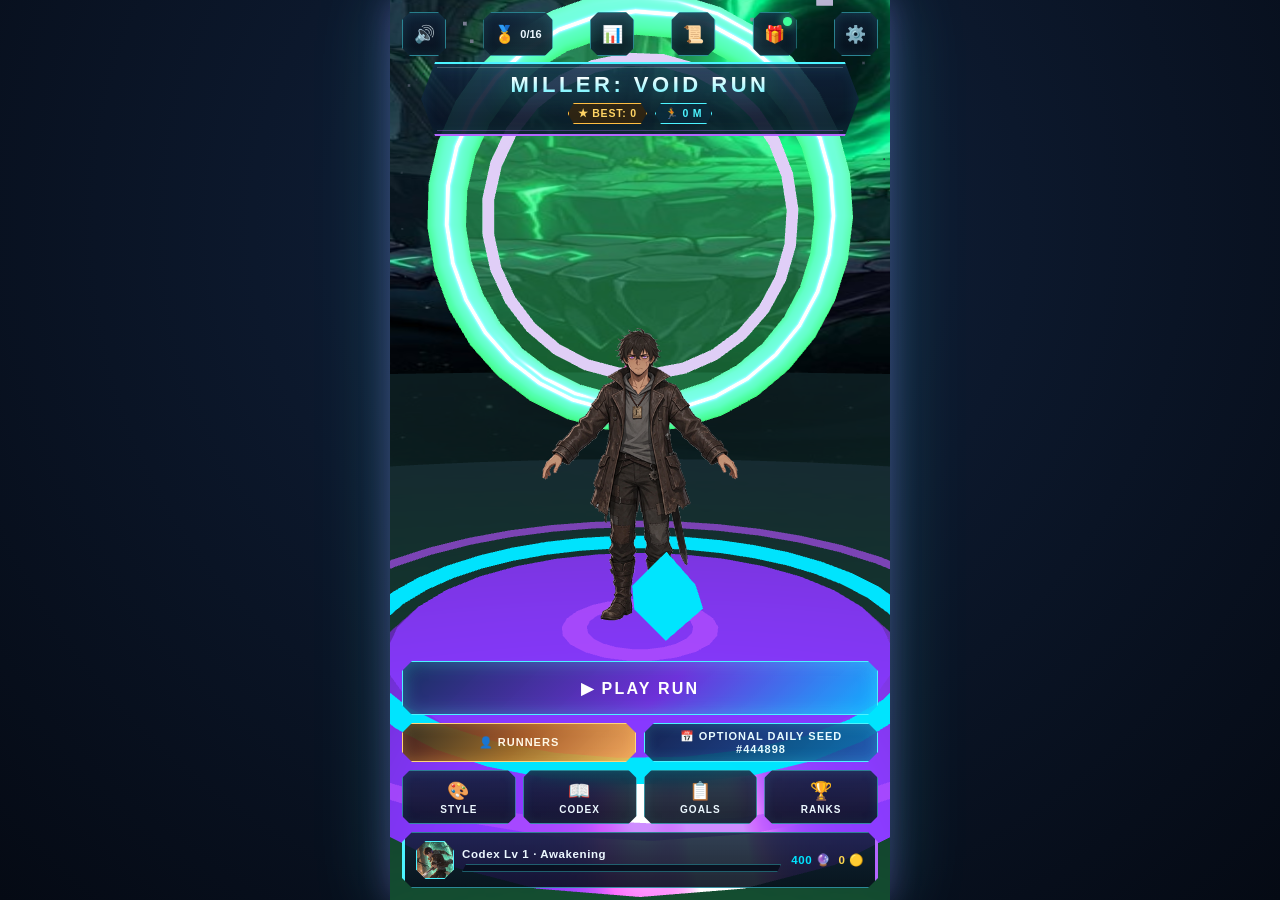
==== commit 4973abb2: "motion" ====
--- a/MillerVoidRun_AndroidAPK/app/src/main/assets/www/index.html
+++ b/MillerVoidRun_AndroidAPK/app/src/main/assets/www/index.html
@@ -113,6 +113,7 @@
             <button class="cs-view-pill" data-cs-view="side">Side</button>
             <button class="cs-view-pill" data-cs-view="back">Back</button>
             <button class="cs-view-pill" data-cs-view="run">🏃 Run</button>
+            <button class="cs-view-pill" data-cs-view="attack">⚔️ Atk</button>
             <button id="cs-btn-splash" class="cs-view-pill">🖼️</button>
           </div>
         </div>
--- a/MillerVoidRun_AndroidAPK/app/src/main/assets/www/css/styles.css
+++ b/MillerVoidRun_AndroidAPK/app/src/main/assets/www/css/styles.css
@@ -1349,6 +1349,16 @@
   overflow: hidden;
   background: var(--void-black);
 }
+#screen-charselect.cs-live-3d {
+  background: transparent;
+}
+#screen-charselect.cs-live-3d .cs-bg-splash,
+#screen-charselect.cs-live-3d .cs-stage-aura {
+  opacity: 0;
+}
+#screen-charselect.cs-live-3d .cs-bg-scrim {
+  background: linear-gradient(180deg, rgba(6, 12, 26, 0.72) 0%, transparent 18%, transparent 56%, rgba(6, 12, 26, 0.92) 78%, rgba(6, 11, 22, 0.98) 100%);
+}
 .cs-bg-splash {
   position: absolute;
   inset: 0;
@@ -1412,6 +1422,15 @@
 .cs-sprite-img.anim-run {
   animation: csRunStride 0.42s ease-in-out infinite;
 }
+.cs-sprite-img.anim-attack {
+  animation: csAttackSlash 0.58s cubic-bezier(0.2, 0.9, 0.3, 1) infinite;
+}
+@keyframes csAttackSlash {
+  0% { transform: translateX(-14px) rotate(-10deg) scale(0.96); filter: drop-shadow(0 0 12px rgba(76, 243, 255, 0.4)); }
+  28% { transform: translateX(22px) translateY(-10px) rotate(12deg) scale(1.1); filter: drop-shadow(0 0 28px #4cf3ff) drop-shadow(0 0 16px #b466ff); }
+  55% { transform: translateX(8px) rotate(4deg) scale(1.03); }
+  100% { transform: translateX(-14px) rotate(-10deg) scale(0.96); }
+}
 @keyframes csBreathe {
   0%, 100% { transform: translateY(0) scale(1); }
   50% { transform: translateY(-6px) scale(1.025); }
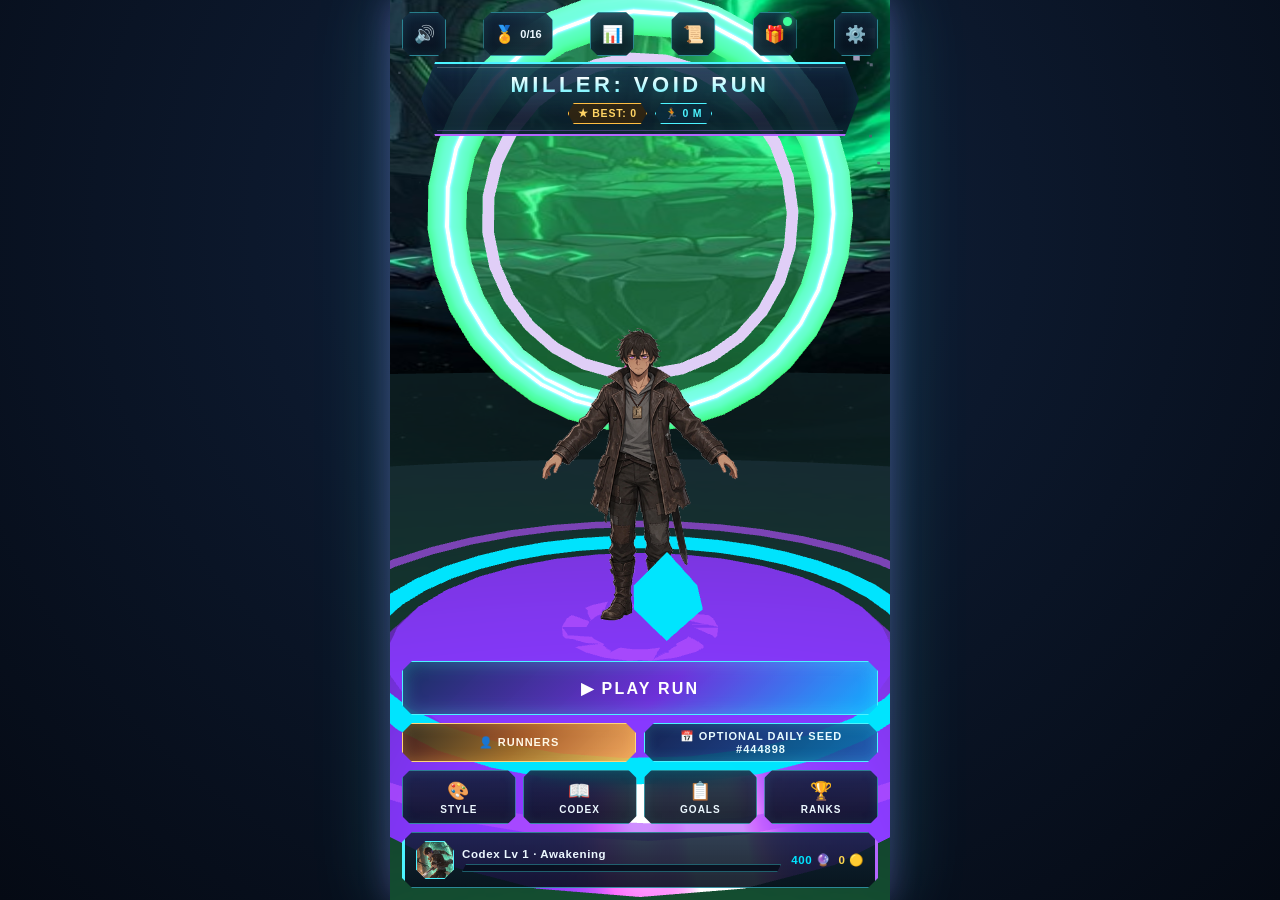
==== commit e8eff620: "Latest attempt" ====
--- a/MillerVoidRun_AndroidAPK/app/src/main/assets/www/index.html
+++ b/MillerVoidRun_AndroidAPK/app/src/main/assets/www/index.html
@@ -108,11 +108,18 @@
           <div class="cs-stage-aura"></div>
           <img id="cs-sprite-img" class="cs-sprite-img anim-breathe" src="assets/art/characters/sprites/miller_front.png" alt="Runner Preview" />
           <div id="cs-stage-fallback" class="cs-stage-fallback hidden">MR</div>
-          <div class="cs-view-bar">
+          <div class="cs-view-bar" style="max-width:98%;overflow-x:auto">
             <button class="cs-view-pill active" data-cs-view="front">Front</button>
             <button class="cs-view-pill" data-cs-view="side">Side</button>
             <button class="cs-view-pill" data-cs-view="back">Back</button>
             <button class="cs-view-pill" data-cs-view="run">🏃 Run</button>
+            <button class="cs-view-pill" data-cs-view="roll">🛞 Roll</button>
+            <button class="cs-view-pill" data-cs-view="flip">🤸 Flip</button>
+            <button class="cs-view-pill" data-cs-view="wall">🧱 Wall</button>
+            <button class="cs-view-pill" data-cs-view="climb">🧗 Climb</button>
+            <button class="cs-view-pill" data-cs-view="glide">🪂 Glide</button>
+            <button class="cs-view-pill" data-cs-view="mage">🔮 Mage</button>
+            <button class="cs-view-pill" data-cs-view="shield">🛡️ Shield</button>
             <button class="cs-view-pill" data-cs-view="attack">⚔️ Atk</button>
             <button id="cs-btn-splash" class="cs-view-pill">🖼️</button>
           </div>
@@ -134,17 +141,30 @@
             </div>
           </div>
           <div class="progress-track" style="height:5px;margin:5px 0"><div id="cs-hero-xp-bar" class="progress-fill" style="background:linear-gradient(90deg,#167a3e,#3DFF7A,#00E5FF)"></div></div>
+          <div id="cs-stats-row" class="cs-stats-row"></div>
           <div id="cs-bonuses" style="font-size:10.5px;opacity:.92;margin-bottom:4px"></div>
           <div id="cs-passive" style="font-size:11px;margin-bottom:2px"></div>
           <div id="cs-sig" style="font-size:11px;opacity:.92"></div>
         </div>
 
+        <!-- Unique Player Slots Strip (1 Unique Character Per Slot — Zero Duplicates) -->
+        <div class="cs-slots-panel">
+          <div class="cs-slots-hdr">
+            <span id="cs-slot-status">PLAYER SLOTS (11/11 UNIQUE)</span>
+            <div style="display:flex;gap:4px">
+              <button id="cs-btn-clear-slot" class="cs-slot-mini-btn" title="Clear Selected Slot">✕ Clear</button>
+              <button id="cs-btn-reset-slots" class="cs-slot-mini-btn" title="Restore Default Unique Slots">↻ Reset</button>
+            </div>
+          </div>
+          <div id="cs-slots-bar" class="slot-strip"></div>
+        </div>
+
         <!-- Portrait Cards Roster Strip -->
         <div id="cs-roster" class="cs-roster"></div>
 
-        <!-- Equip & Instant Play CTA -->
+        <!-- Slot Assign / Swap & Instant Play CTA -->
         <div class="grid-2" style="margin-top:6px">
-          <button id="cs-btn-equip" class="btn btn-sm">✅ EQUIPPED</button>
+          <button id="cs-btn-equip" class="btn btn-sm">✅ SLOT 1 ACTIVE</button>
           <button id="cs-btn-play" class="btn btn-primary btn-sm">▶ PLAY RUNNER</button>
         </div>
       </div>
@@ -159,16 +179,17 @@
       </div>
       <div class="card">
         <div class="card-title" style="display:flex;justify-content:space-between;align-items:center">
-          <span>Active Runner & Style</span>
-          <button id="btn-loadout-switch-hero" class="btn btn-sm btn-gold" style="min-height:28px;padding:3px 10px;font-size:11px">👤 Change</button>
-        </div>
-        <div style="display:flex;align-items:center;gap:10px">
+          <span>Active Runner Slot <span id="loadout-slot-pill" class="pill pill-cyan" style="margin-left:4px">SLOT 1</span></span>
+          <button id="btn-loadout-switch-hero" class="btn btn-sm btn-gold" style="min-height:28px;padding:3px 10px;font-size:11px">👤 Manage Slots</button>
+        </div>
+        <div style="display:flex;align-items:center;gap:10px;margin-bottom:8px">
           <img id="loadout-hero-avatar" class="hero-avatar-lg" src="assets/art/characters/miller_portrait.jpg" alt="Active Runner" />
           <div>
             <strong id="loadout-char-label">Miller Redwolf</strong>
             <div id="loadout-style-label" style="font-size:11px;color:#00E5FF;margin-top:2px"></div>
           </div>
         </div>
+        <div id="loadout-slots-strip" class="slot-strip"></div>
       </div>
       <div class="card">
         <div class="card-title">Void Powers (Tap Cast · Double-Tap Swap)</div>
@@ -177,6 +198,10 @@
       <div class="card">
         <div class="card-title">Optional Boost Consumables (Earned with VS)</div>
         <div id="loadout-consumables" class="grid-3"></div>
+      </div>
+      <div class="card">
+        <div class="card-title">In-Run Motion Set-Piece Scene (Aligned to SharedArt/motions)</div>
+        <div id="loadout-motion-scenes"></div>
       </div>
       <div class="card">
         <div class="card-title">Choose Starting Portal World (1–7)</div>
--- a/MillerVoidRun_AndroidAPK/app/src/main/assets/www/css/styles.css
+++ b/MillerVoidRun_AndroidAPK/app/src/main/assets/www/css/styles.css
@@ -19,6 +19,9 @@
   --glass: linear-gradient(180deg, rgba(16, 33, 56, 0.86) 0%, rgba(7, 15, 28, 0.9) 100%);
   --glass-border: rgba(76, 243, 255, 0.42);
   --violet-border: rgba(180, 102, 255, 0.55);
+  --ease-snappy: cubic-bezier(0.2, 0.9, 0.3, 1.1);
+  --dur-fast: 130ms;
+  --dur-screen: 220ms;
   --ui-scale: 1;
 }
 
@@ -1576,3 +1579,186 @@
   background: #060b16;
   clip-path: polygon(6px 0, calc(100% - 6px) 0, 100% 6px, 100% calc(100% - 6px), calc(100% - 6px) 100%, 6px 100%, 0 calc(100% - 6px), 0 6px);
 }
+
+/* Unified UI/UX Focus States, Staggered Card Choreography & Live Audio-Visual HUD Pulses */
+button:focus-visible {
+  outline: 2px solid var(--shard-cyan);
+  outline-offset: 2px;
+}
+.screen:not(.hidden) .card {
+  animation: holoCardIn var(--dur-screen) var(--ease-snappy) both;
+}
+.screen:not(.hidden) .card:nth-child(2) { animation-delay: 35ms; }
+.screen:not(.hidden) .card:nth-child(3) { animation-delay: 70ms; }
+.screen:not(.hidden) .card:nth-child(4) { animation-delay: 105ms; }
+@keyframes holoCardIn {
+  from { opacity: 0; transform: translateY(8px) scale(0.985); }
+  to { opacity: 1; transform: translateY(0) scale(1); }
+}
+
+.hud-pulse {
+  animation: hudMetricPop 220ms var(--ease-snappy);
+}
+@keyframes hudMetricPop {
+  0% { transform: scale(1); }
+  45% { transform: scale(1.14); filter: brightness(1.35); }
+  100% { transform: scale(1); }
+}
+
+.hud-shield-hit {
+  animation: shieldFlash 280ms ease-out;
+}
+@keyframes shieldFlash {
+  0% { border-color: var(--danger-red); box-shadow: 0 0 18px var(--danger-red); }
+  100% { border-color: rgba(76, 243, 255, 0.44); box-shadow: none; }
+}
+
+#btn-void-power:not(.cooldown),
+#btn-gear-strike:not(.cooldown) {
+  animation: orbReadyPulse 1.8s ease-in-out infinite;
+}
+@keyframes orbReadyPulse {
+  0%, 100% { box-shadow: 0 0 18px rgba(76, 243, 255, 0.5), inset 0 0 14px rgba(76, 243, 255, 0.25); }
+  50% { box-shadow: 0 0 28px rgba(180, 102, 255, 0.8), 0 0 16px rgba(76, 243, 255, 0.72), inset 0 0 20px rgba(76, 243, 255, 0.42); }
+}
+
+/* ==========================================================================
+   UNIQUE PLAYER SLOTS BAR & ROSTER SLOT BADGES
+   ========================================================================== */
+.cs-stats-row {
+  display: flex;
+  flex-wrap: wrap;
+  gap: 4px;
+  margin-bottom: 4px;
+}
+.cs-stat-chip {
+  font-size: 9.5px;
+  font-weight: 800;
+  letter-spacing: 0.5px;
+  padding: 2px 6px;
+  background: rgba(12, 30, 56, 0.85);
+  border: 1px solid rgba(76, 243, 255, 0.35);
+  color: #bceeff;
+  clip-path: polygon(4px 0, 100% 0, calc(100% - 4px) 100%, 0 100%);
+}
+.cs-slots-panel {
+  background: rgba(7, 16, 32, 0.84);
+  border: 1px solid rgba(76, 243, 255, 0.34);
+  padding: 5px 7px;
+  margin-bottom: 5px;
+  clip-path: polygon(8px 0, calc(100% - 8px) 0, 100% 8px, 100% calc(100% - 8px), calc(100% - 8px) 100%, 8px 100%, 0 calc(100% - 8px), 0 8px);
+}
+.cs-slots-hdr {
+  display: flex;
+  align-items: center;
+  justify-content: space-between;
+  gap: 6px;
+  font-size: 9.5px;
+  font-weight: 900;
+  letter-spacing: 1.1px;
+  color: var(--shard-cyan);
+  margin-bottom: 4px;
+}
+.cs-slot-mini-btn {
+  border: 1px solid rgba(76, 243, 255, 0.42);
+  background: rgba(12, 28, 52, 0.88);
+  color: #dff6ff;
+  font-size: 9px;
+  font-weight: 800;
+  padding: 2px 7px;
+  cursor: pointer;
+  clip-path: polygon(4px 0, 100% 0, calc(100% - 4px) 100%, 0 100%);
+}
+.cs-slot-mini-btn:active { background: rgba(76, 243, 255, 0.25); }
+.slot-strip {
+  display: flex;
+  gap: 5px;
+  overflow-x: auto;
+  padding: 2px 1px 3px;
+  -webkit-overflow-scrolling: touch;
+}
+.slot-chip {
+  position: relative;
+  min-width: 64px;
+  max-width: 68px;
+  flex-shrink: 0;
+  padding: 3px 4px 4px;
+  border: 1.5px solid rgba(76, 243, 255, 0.28);
+  background: rgba(9, 20, 40, 0.9);
+  color: #eaf7ff;
+  cursor: pointer;
+  display: flex;
+  flex-direction: column;
+  align-items: center;
+  gap: 2px;
+  clip-path: polygon(6px 0, calc(100% - 6px) 0, 100% 6px, 100% calc(100% - 6px), calc(100% - 6px) 100%, 6px 100%, 0 calc(100% - 6px), 0 6px);
+  transition: transform 0.12s ease, border-color 0.12s ease, box-shadow 0.12s ease;
+}
+.slot-chip.active-slot {
+  border-color: var(--neon-green);
+  box-shadow: 0 0 12px rgba(61, 255, 122, 0.42);
+  background: linear-gradient(180deg, rgba(16, 48, 42, 0.92), rgba(9, 22, 38, 0.94));
+}
+.slot-chip.selected-slot {
+  border-color: var(--shard-cyan);
+  box-shadow: 0 0 14px rgba(76, 243, 255, 0.65);
+  transform: translateY(-2px);
+}
+.slot-chip.empty-slot {
+  border-style: dashed;
+  opacity: 0.72;
+}
+.slot-chip-num {
+  font-size: 8.5px;
+  font-weight: 900;
+  letter-spacing: 0.8px;
+  color: var(--shard-cyan);
+  text-transform: uppercase;
+}
+.slot-chip.active-slot .slot-chip-num { color: var(--neon-green); }
+.slot-chip-img {
+  width: 34px;
+  height: 34px;
+  object-fit: cover;
+  object-position: center top;
+  border: 1px solid rgba(76, 243, 255, 0.45);
+  background: #081224;
+  clip-path: polygon(20% 0, 80% 0, 100% 20%, 100% 80%, 80% 100%, 20% 100%, 0 80%, 0 20%);
+}
+.slot-chip-empty-ico {
+  width: 34px;
+  height: 34px;
+  display: flex;
+  align-items: center;
+  justify-content: center;
+  font-size: 14px;
+  font-weight: 900;
+  color: rgba(160, 210, 255, 0.55);
+  border: 1px dashed rgba(76, 243, 255, 0.35);
+}
+.slot-chip-name {
+  font-size: 8.5px;
+  font-weight: 800;
+  width: 100%;
+  text-align: center;
+  white-space: nowrap;
+  overflow: hidden;
+  text-overflow: ellipsis;
+}
+.cs-card-slot-pill {
+  position: absolute;
+  top: 3px;
+  left: 3px;
+  z-index: 2;
+  padding: 1px 5px;
+  font-size: 8.5px;
+  font-weight: 900;
+  letter-spacing: 0.5px;
+  background: rgba(6, 16, 34, 0.9);
+  border: 1px solid var(--shard-cyan);
+  color: var(--shard-cyan);
+}
+.cs-card-slot-pill.bench {
+  border-color: rgba(255, 212, 100, 0.6);
+  color: #ffd464;
+}
